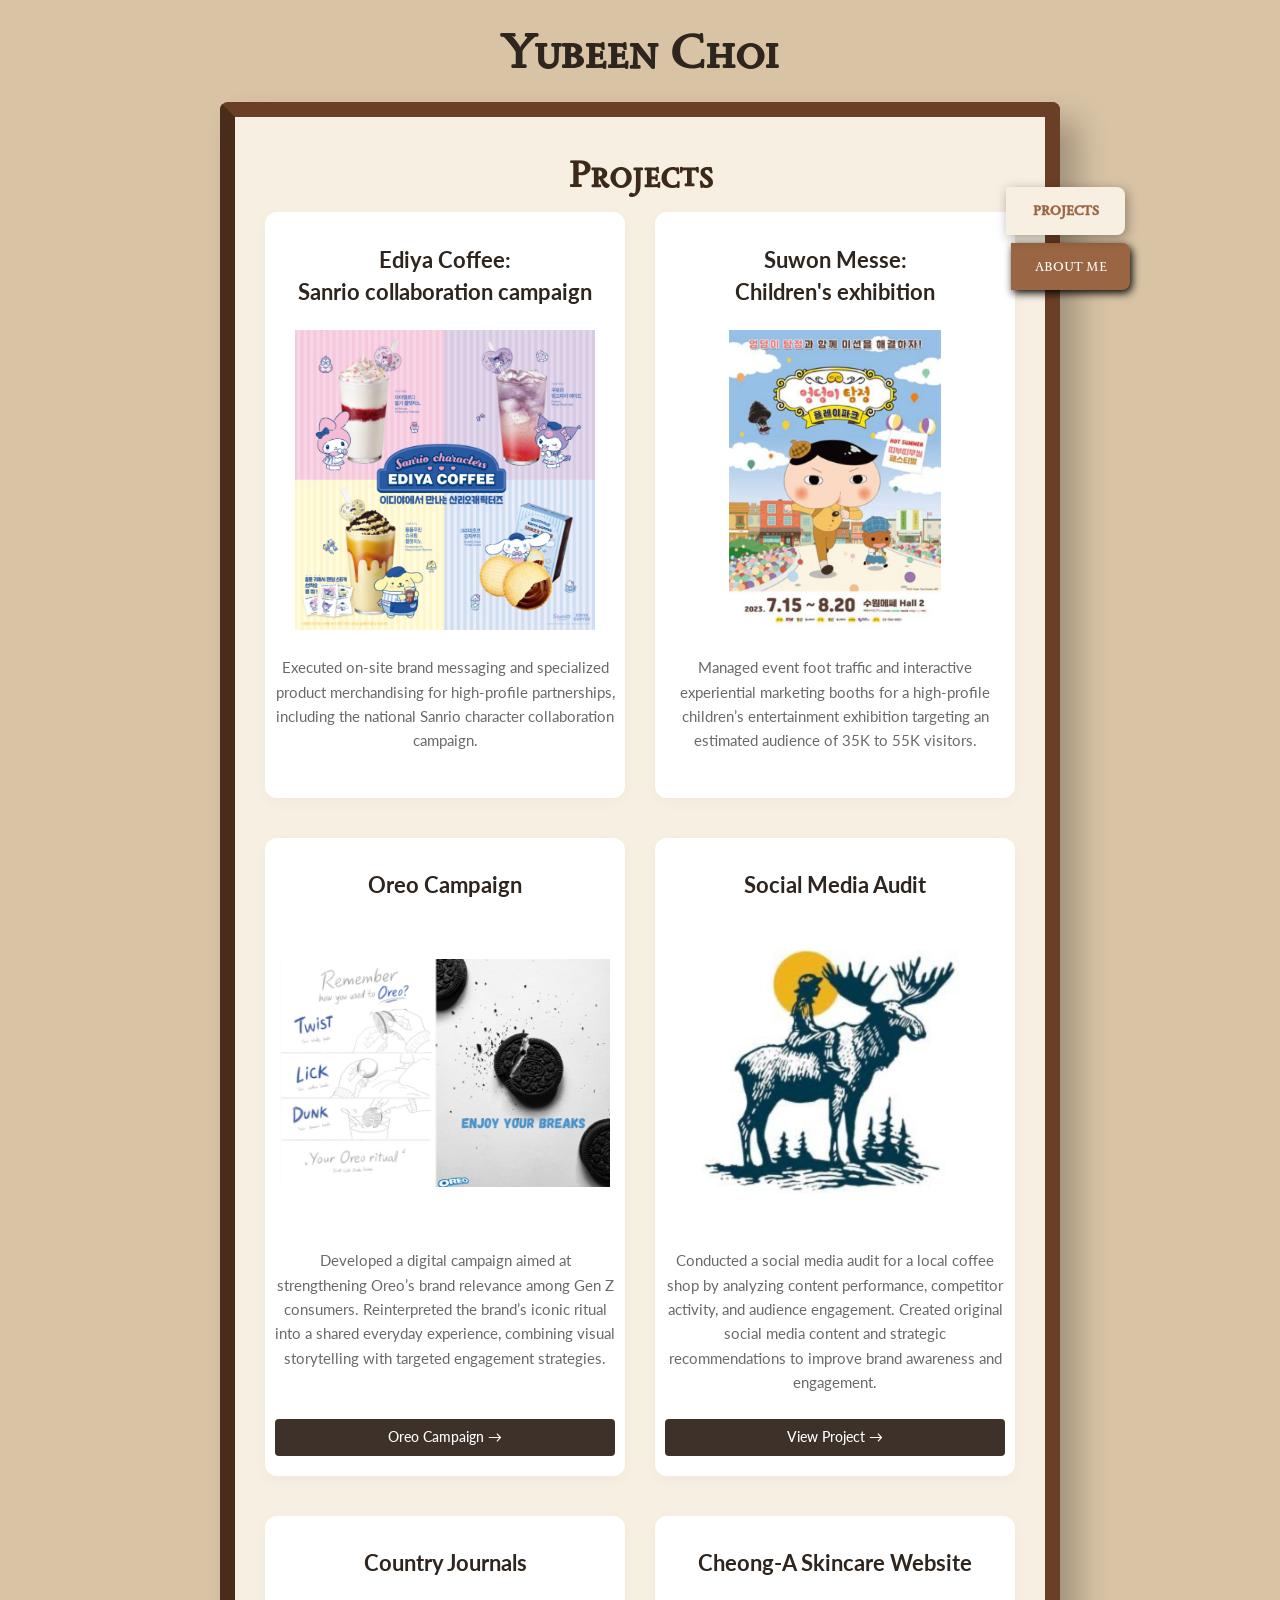
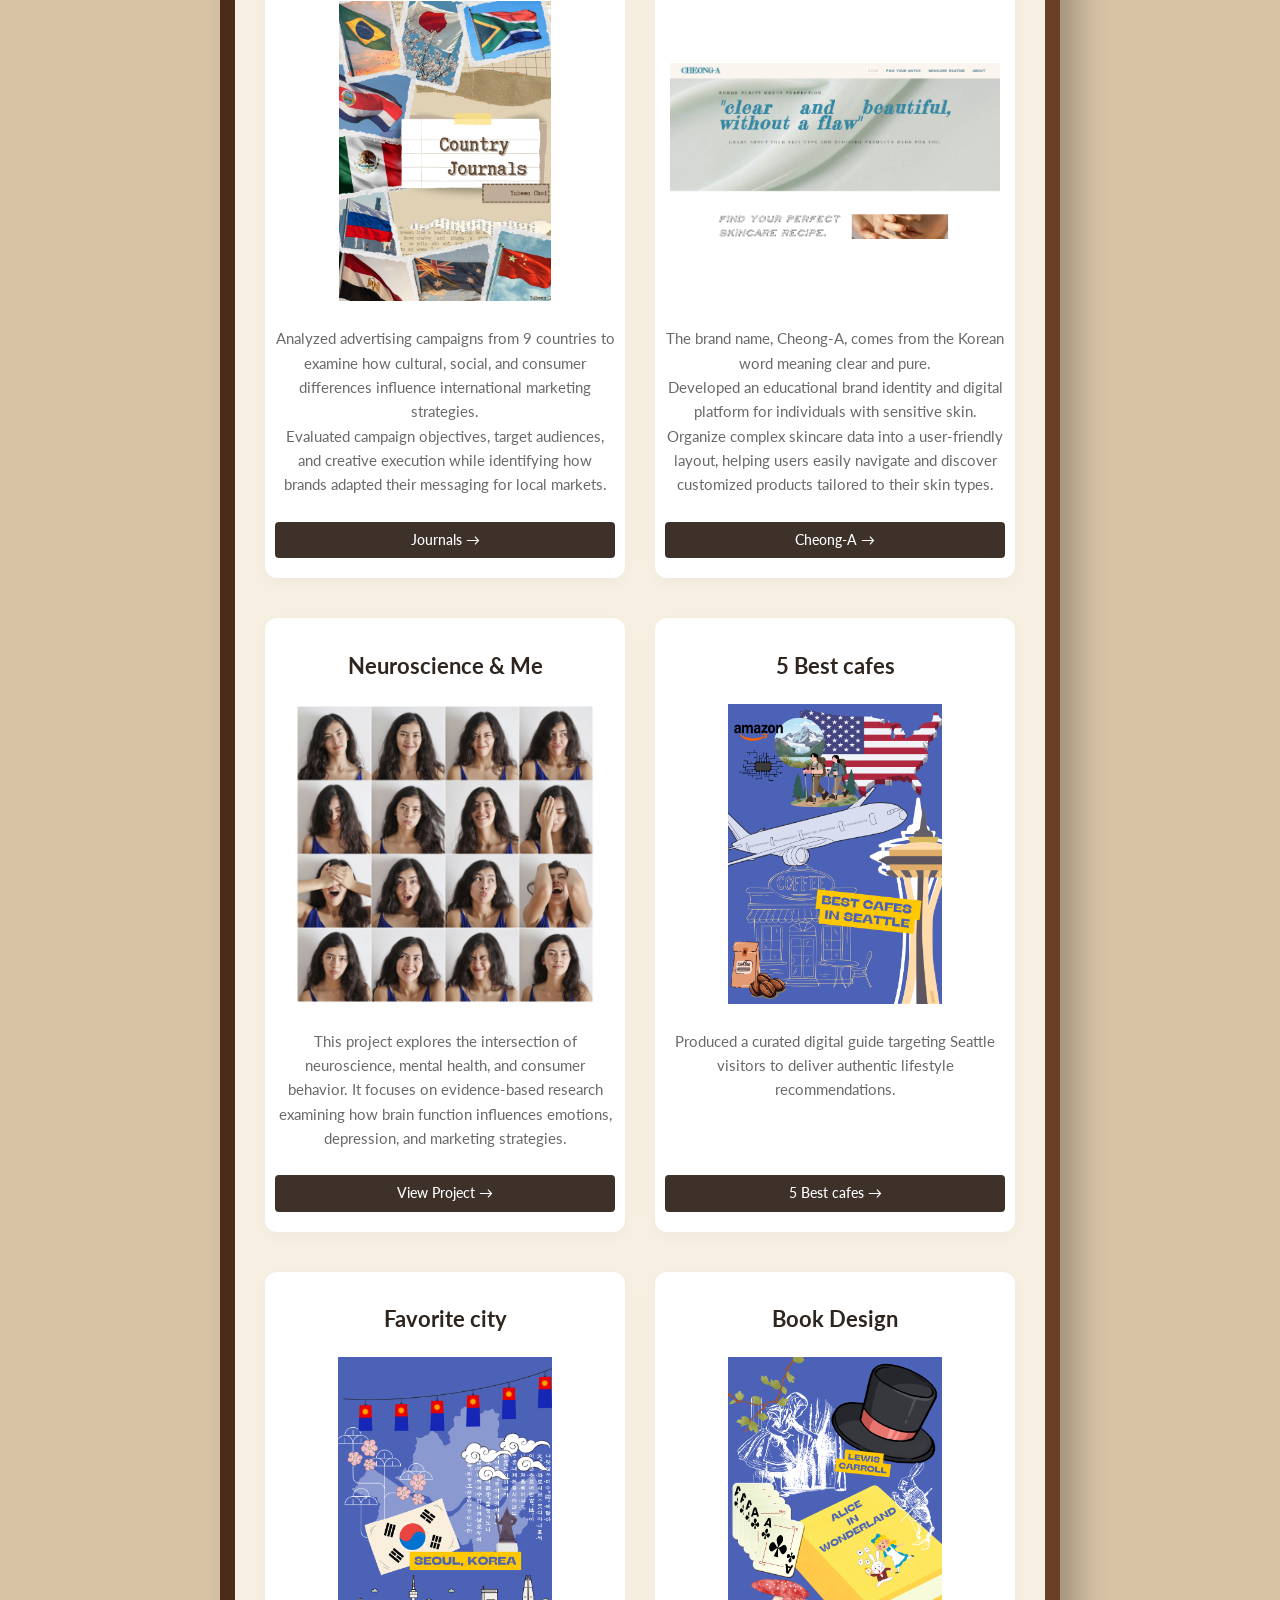
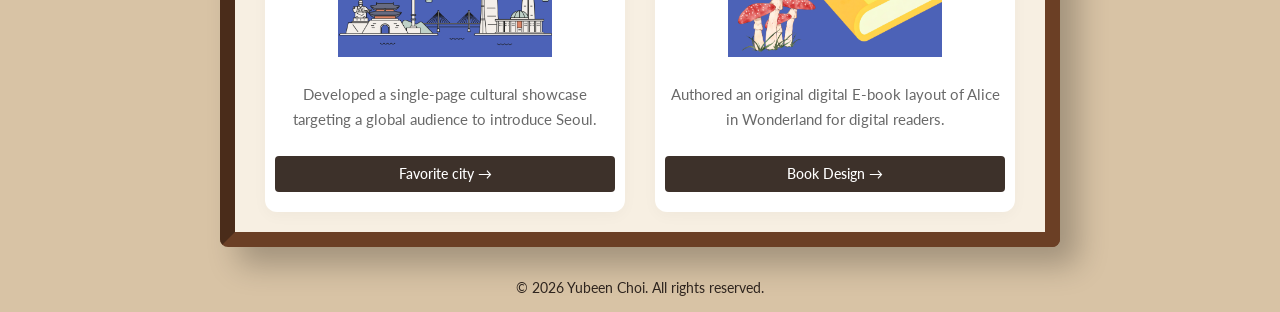
==== index.html @ 50e37a5e "add" ====
<!doctype html>
<html lang="en">
    <head>
        <meta charset="UTF-8" />
        <title>Projects</title>
        <link rel="stylesheet" href="style.css" />
        <meta name="description" content="Yubeen Choi's portfolio" />
        <link rel="preconnect" href="https://fonts.googleapis.com" />
        <link rel="preconnect" href="https://fonts.gstatic.com" crossorigin />
        <link
            href="https://fonts.googleapis.com/css2?family=Lato:ital,wght@0,100;0,300;0,400;0,700;0,900;1,100;1,300;1,400;1,700;1,900&family=Sedan+SC&display=swap"
            rel="stylesheet" />
        <!-- 파비콘  -->
        <link rel="apple-touch-icon" sizes="180x180" href="./apple-touch-icon.png" />
        <link rel="icon" type="image/png" sizes="32x32" href="./favicon-32x32.png" />
        <link rel="icon" type="image/png" sizes="16x16" href="./favicon-16x16.png" />
        <link rel="shortcut icon" href="./favicon.ico" type="image/x-icon" />
        <link rel="manifest" href="./site.webmanifest" />
        <!-- 파비콘 끝 -->
    </head>

    <body class="portfolio">
        <h1>Yubeen Choi</h1>
        <main class="bookframe">
            <h2>Projects</h2>
            <nav class="book-tabs">
                <a href="index.html" class="active">PROJECTS</a>
                <a href="about.html">ABOUT ME</a>
            </nav>

            <!-- 여기서부터 실제로 보여지는 페이지 -->
            <div class="project-box">
                <!-- 1 이디야 커피 -->
                <article class="project-card">
                    <h3>
                        Ediya Coffee: <br />
                        Sanrio collaboration campaign
                    </h3>
                    <img
                        src="ediya%20pic1.png"
                        alt="Promotional poster for Ediya Coffee's national Sanrio characters" />
                    <p>
                        Executed on-site brand messaging and specialized product merchandising for high-profile
                        partnerships, including the national Sanrio character collaboration campaign.
                    </p>
                </article>

                <!-- 2 수원메쎄 -->
                <article class="project-card">
                    <h3>
                        Suwon Messe: <br />
                        Children's exhibition
                    </h3>
                    <img
                        src="suwon%20pic.png"
                        alt="Official event poster for the Butt Detective Play Park exhibition held at Suwon Messe" />
                    <p>
                        Managed event foot traffic and interactive experiential marketing booths for a high-profile
                        children’s entertainment exhibition targeting an estimated audience of 35K to 55K visitors.
                    </p>
                </article>

                <!-- 3 오레오 캠페인 -->
                <article class="project-card">
                    <h3>Oreo Campaign</h3>
                    <img src="Oreo%20mockup.png" alt="Oreo Campaign Poster Mockups" />

                    <p>
                        Developed a digital campaign aimed at strengthening Oreo’s brand relevance among Gen Z
                        consumers. Reinterpreted the brand’s iconic ritual into a shared everyday experience, combining
                        visual storytelling with targeted engagement strategies.
                    </p>
                    <a href="Oreo%20campaign.pdf" class="button" target="_blank">Oreo Campaign &rarr;</a>
                </article>

                <!-- 4 소셜 미디어 어딧 -->
                <article class="project-card">
                    <h3>Social Media Audit</h3>
                    <img src="last%20frontier.png" alt="Last Frontier Coffee Logo" />

                    <p>
                        Conducted a social media audit for a local coffee shop by analyzing content performance,
                        competitor activity, and audience engagement. Created original social media content and
                        strategic recommendations to improve brand awareness and engagement.
                    </p>
                    <a href="Social%20Media%20Audit2%20_Yubeen.pdf" class="button" target="_blank"
                        >View Project &rarr;</a
                    >
                </article>

                <!-- 5 9개국 캠페인 조사 문서 -->
                <article class="project-card">
                    <h3>Country Journals</h3>
                    <img src="Journals%20pic.png" alt="Journal cover decorated with flags from around the world" />

                    <p>
                        Analyzed advertising campaigns from 9 countries to examine how cultural, social, and consumer
                        differences influence international marketing strategies. <br />
                        Evaluated campaign objectives, target audiences, and creative execution while identifying how
                        brands adapted their messaging for local markets.
                    </p>
                    <a href="Journals.pdf" class="button" target="_blank">Journals &rarr;</a>
                </article>

                <!-- 6 청아 웹사이트 -->
                <article class="project-card">
                    <h3>Cheong-A Skincare Website</h3>
                    <img src="cheongA.png" alt="Cheong-A Website Screenshot" />

                    <p>
                        The brand name, Cheong-A, comes from the Korean word meaning clear and pure. <br />Developed an
                        educational brand identity and digital platform for individuals with sensitive skin. Organize
                        complex skincare data into a user-friendly layout, helping users easily navigate and discover
                        customized products tailored to their skin types.
                    </p>
                    <a href="https://cheonga.weebly.com" class="button" target="_blank">Cheong-A &rarr;</a>
                </article>

                <!-- 7 심리마케팅 문서 -->
                <article class="project-card">
                    <h3>Neuroscience &amp; Me</h3>
                    <img
                        src="Neuroscience%20.jpg"
                        alt="A collage featuring a woman displaying various emotions against a white backdrop." />

                    <p>
                        This project explores the intersection of neuroscience, mental health, and consumer behavior. It
                        focuses on evidence-based research examining how brain function influences emotions, depression,
                        and marketing strategies.
                    </p>
                    <a href="PSYC%20Portfolio_Yubeen%20Choi.pdf" class="button" target="_blank">View Project &rarr; </a>
                </article>

                <!-- 8 Project 2 -->
                <article class="project-card">
                    <h3>5 Best cafes</h3>
                    <img src="project2.png" alt="Image representing the project 2" />
                    <p>
                        Produced a curated digital guide targeting Seattle visitors to deliver authentic lifestyle
                        recommendations.
                    </p>
                    <a class="button" href="project2/index.html" target="_blank">5 Best cafes &rarr;</a>
                </article>

                <!-- 9 Project 3 -->
                <article class="project-card">
                    <h3>Favorite city</h3>
                    <img src="project3.png" alt="Image representing the project 3" />
                    <p>Developed a single-page cultural showcase targeting a global audience to introduce Seoul.</p>
                    <a class="button" href="project3/index.html" target="_blank">Favorite city &rarr;</a>
                </article>

                <!-- 10 Project 4 (마지막 1개) -->
                <article class="project-card">
                    <h3>Book Design</h3>
                    <img src="project4.png" alt="Image representing the project 4" />
                    <p>Authored an original digital E-book layout of Alice in Wonderland for digital readers.</p>
                    <a class="button" href="Project4/index.html" target="_blank">Book Design &rarr;</a>
                </article>
            </div>
        </main>

        <!-- copyright -->
        <footer>
            <p>&copy; 2026 Yubeen Choi. All rights reserved.</p>
        </footer>
    </body>
</html>
---- style.css ----
body {
    margin: 0;
    font-family: "Lato", sans-serif;
    background-color: #d8c3a5;
    color: #2f251f;
    line-height: 1.5;
}

h1 {
    font-family: "Sedan SC", serif;
    text-align: center;
    font-size: 3rem;
    margin: 15px auto;
}

h2 {
    text-align: center;
    margin: auto;
    font-size: 2.3rem;
    font-family: "Sedan SC", serif;
    color: #3b2a1a;
}

/* 옆에 탭 디자인 */
.book-tabs {
    position: absolute;
    top: 70px;
    right: -85px;
    display: flex;
    flex-direction: column;
    gap: 8px;
    font-family: "Sedan SC", serif;
    font-size: 1rem;
}
.book-tabs a /* a란: Anchor(닻)의 앞 글자를 딴 것으로, 하이퍼링크, 즉 이걸 누르면 다른곳으로 연결해주겠다는 의미 */ {
    font-size: 13px;
    display: block;
    width: 95px;
    padding: 14px 12px;
    background: #9a6542;
    color: white;
    text-decoration: none;
    text-align: center;
    font-weight: normal;
    border-radius: 0 8px 8px 0;
    box-shadow: 2px 3px 8px rgba(0, 0, 0.25);
    /* 변화할 때 부드럽게 움직이도록 애니메이션 효과 부여 */
    transition: all 0.2s cubic-bezier(0.25, 0.8, 0.25, 1);
}
.book-tabs a:hover {
    background-color: #f7efe2;
    color: #9a6542;
    font-weight: bold;
    cursor: pointer;
    /* ② 왼쪽으로 5픽셀 툭 튀어나오게 만들기 (팝 효과) */
    transform: translateX(-5px);
    /* ③ 튀어나오면서 뒤에 생기는 더 크고 진한 그림자 효과 */
    box-shadow: 2px 5px 9px rgba(0, 0, 0, 0.5);
    -webkit-text-stroke: 0.4px #9a6542;
}
.book-tabs a.active {
    background-color: #f7efe2 !important;
    color: #9a6542 !important;
    font-weight: bold;
    /* 팝 효과: 오른쪽으로 5px 툭 튀어나와서 멈춰있게 설정 */
    transform: translateX(-5px);
    /* 튀어나온 상태에 맞게 그림자도 더 진하게 유지 */
    box-shadow: 2px 3px 12px rgba(0, 0, 0, 0.35);
    -webkit-text-stroke: 0.4px #9a6542 !important;
}

/* Main book-frame area */
.bookframe {
    max-width: 750px;
    min-height: 620px;
    margin: 0 auto 30px auto;
    padding: 30px;
    background-color: #f7efe2;
    border: 15px solid #6b3f25;
    border-left: 15px solid #4a2c1a; /* 왼쪽 갈색 라인 음영 */
    border-radius: 8px;
    box-shadow: 18px 18px 30px rgba(0, 0, 0, 0.25);
    text-align: center;
    position: relative;
}
.bookframe strong {
    font-size: 25px;
    font-family: "Sedan SC", serif;
}

/* About page */
.page {
    text-align: left;
}
.intro-text {
    text-align: center;
    margin: 10px auto;
    padding: 0 30px;
}
.about h3 {
    font-family: "Sedan SC", serif;
    font-size: 35px;
    margin: auto;
    padding: 10px;
}
.about h3 {
    margin-top: 30px;
    padding-bottom: 8px;
    border-bottom: 2px solid #3b2a1a;
    font-family: "Sedan SC", serif;
    font-size: 28px;
}
.about p,
.about li {
    font-family: "Lato", sans-serif;
    line-height: 1.5;
}
.about ul {
    padding-left: 20px;
}

/* view more button */
.view-more-btn {
    display: inline-block;
    margin-left: 20px; /* 불릿 포인트 라인보다 살짝 안으로 들여쓰기 */
    padding: 3px 10px; /* 버튼 안쪽 여백 */
    font-size: 0.75rem; /* 본문보다 살짝 작은 크기 */
    font-family: inherit; /* 기본 폰트 스타일 유지 */
    color: #5a4b41; /* 차분한 브라운 글자색 */
    text-decoration: none; /* 밑줄 제거 */
    border: 1px solid #7d6c60; /* 연한 브라운 테두리 선 */
    border-radius: 4px;
    background-color: white; /* 부드러운 미색 배경 */
}
.view-more-btn:hover {
    background-color: #5a4b41;
    color: white;
    border-color: #5a4b41;
    cursor: pointer;
}

/* projects page */
h3 {
    font-family: "Lato", sans-serif;
    font-size: 1.35rem;
}
.project-box /* 1. 프로젝트 상자들을 2개씩 나란히 정렬 (그리드 레이아웃) */ {
    display: grid;
    grid-template-columns: repeat(2, 1fr); /* 2열 구조 고정 */
    gap: 40px 30px;
    padding: 20px auto;
    align-items: start;
}
.project-card /* 3. 모든 프로젝트 카드 공통 스타일 (높이 맞춤 및 아늑한 연출) */ {
    display: flex;
    flex-direction: column;
    justify-content: space-between; /* 내용물이 달라도 하단 높이를 일정하게 정렬 */
    text-align: center;
    background: white; /* 카드 내부에 깔끔한 흰색 배경 추가 */
    margin: 10px 0 0 0;
    padding: 10px 10px 20px 10px;
    border-radius: 12px;
    box-shadow: 0 4px 15px rgba(0, 0, 0, 0.03);
    height: 100%; /* 카드 전체 높이 일치화 */
    box-sizing: border-box;
}
.project-card img /*  4. 이미지 크기 조절 (가운데 정렬 및 세로 높이 고정) */ {
    display: block;
    width: 330px; /* 가로 크기 고정 */
    height: 300px; /* 세로 높이를 300px로 똑같이 제한 */
    object-fit: contain; /* 원본 비율이 깨지지 않고 상자에 예쁘게 채워지도록 설정 */
    margin: 0 auto 10px auto; /* 정중앙 정렬 및 아래 글자와의 간격 */
}
.project-card p /*  6. 본문 설명 스타일 (가독성 향상) */ {
    font-size: 0.95rem;
    color: dimgrey;
    line-height: 1.6;
    margin-bottom: 15px;
    flex-grow: 1; /* 텍스트 양이 달라도 레이아웃이 유지되도록 밀어주기 */
}
.button /*  7. 하단 프로젝트 바로가기 버튼 스타일 */ {
    display: inline-block;
    padding: 8px 18px;
    background-color: #3d312a;
    color: white;
    text-decoration: none;
    border-radius: 4px;
    font-size: 0.85rem;
    font-weight: 500;
}
.project-card .button:hover {
    background-color: #5a4b41;
    cursor: pointer;
}

/* footer section */
footer {
    text-align: center;
    font-size: 14px;
}
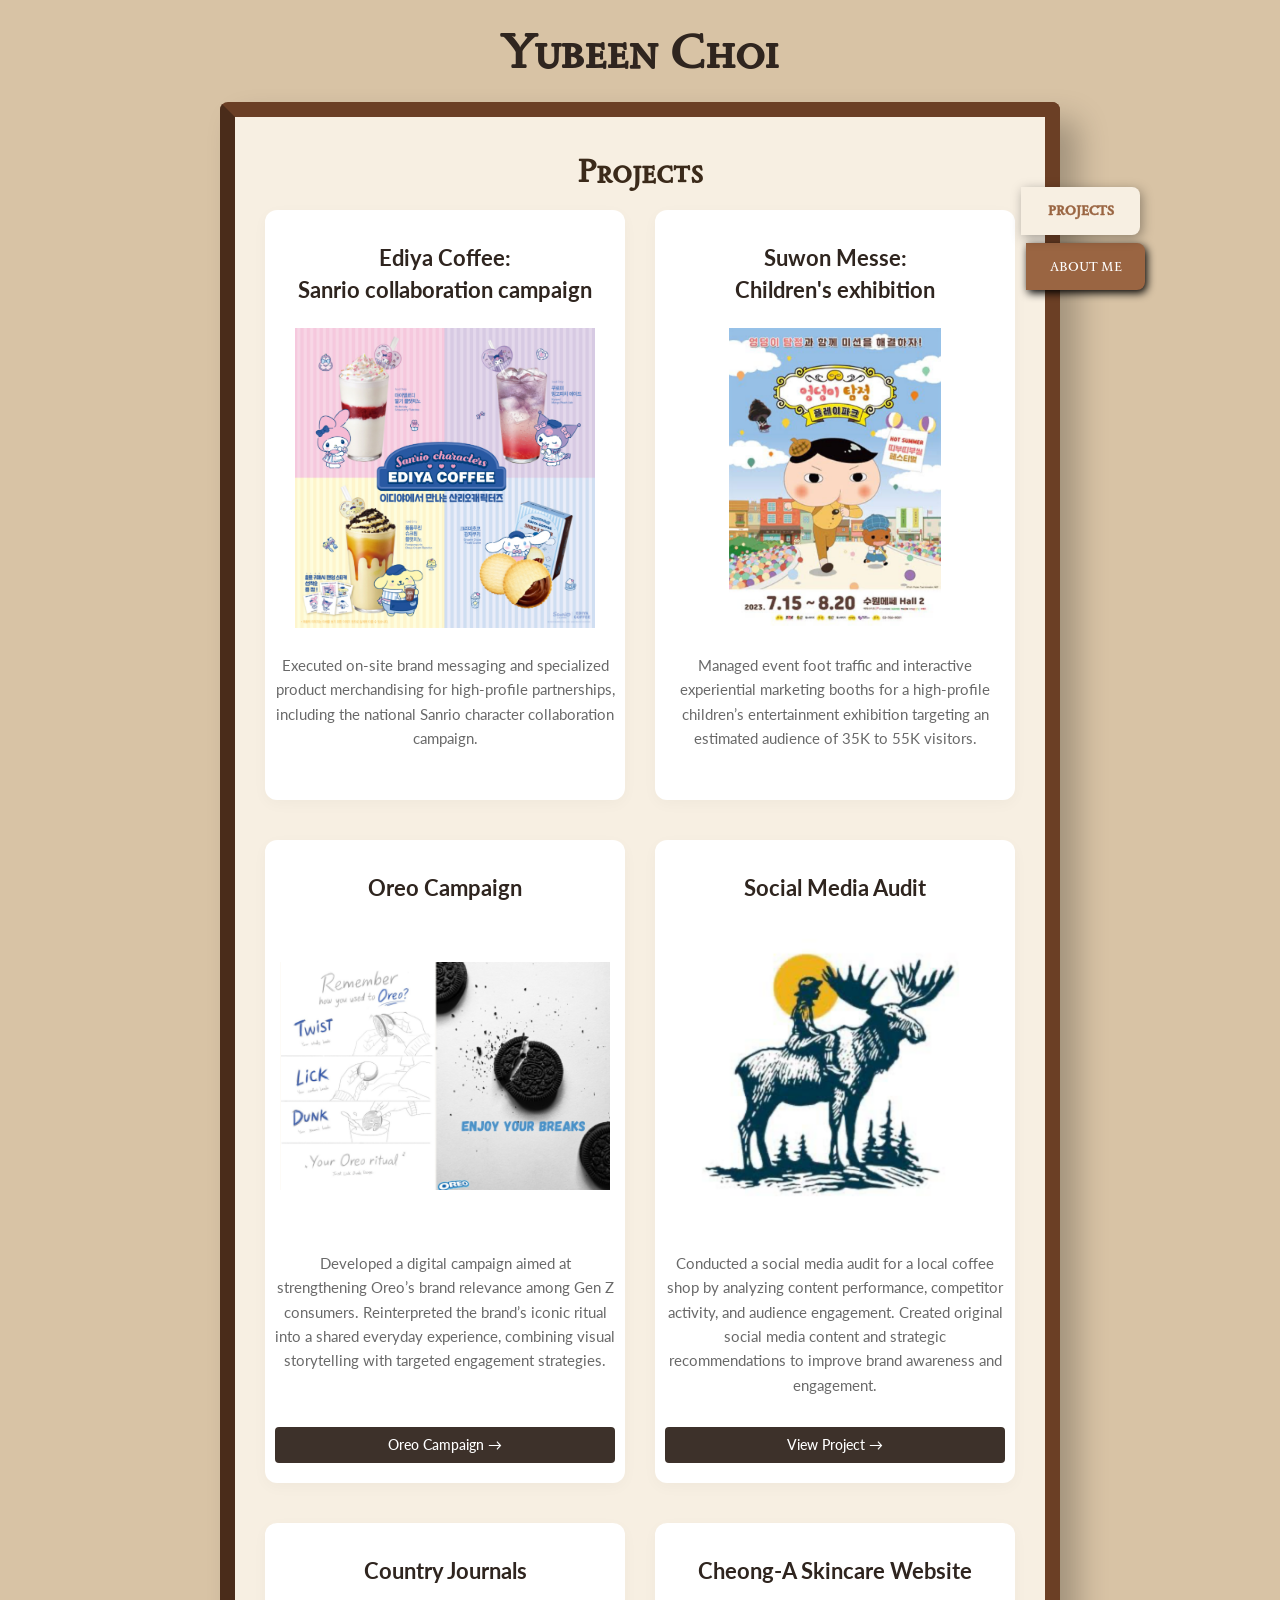
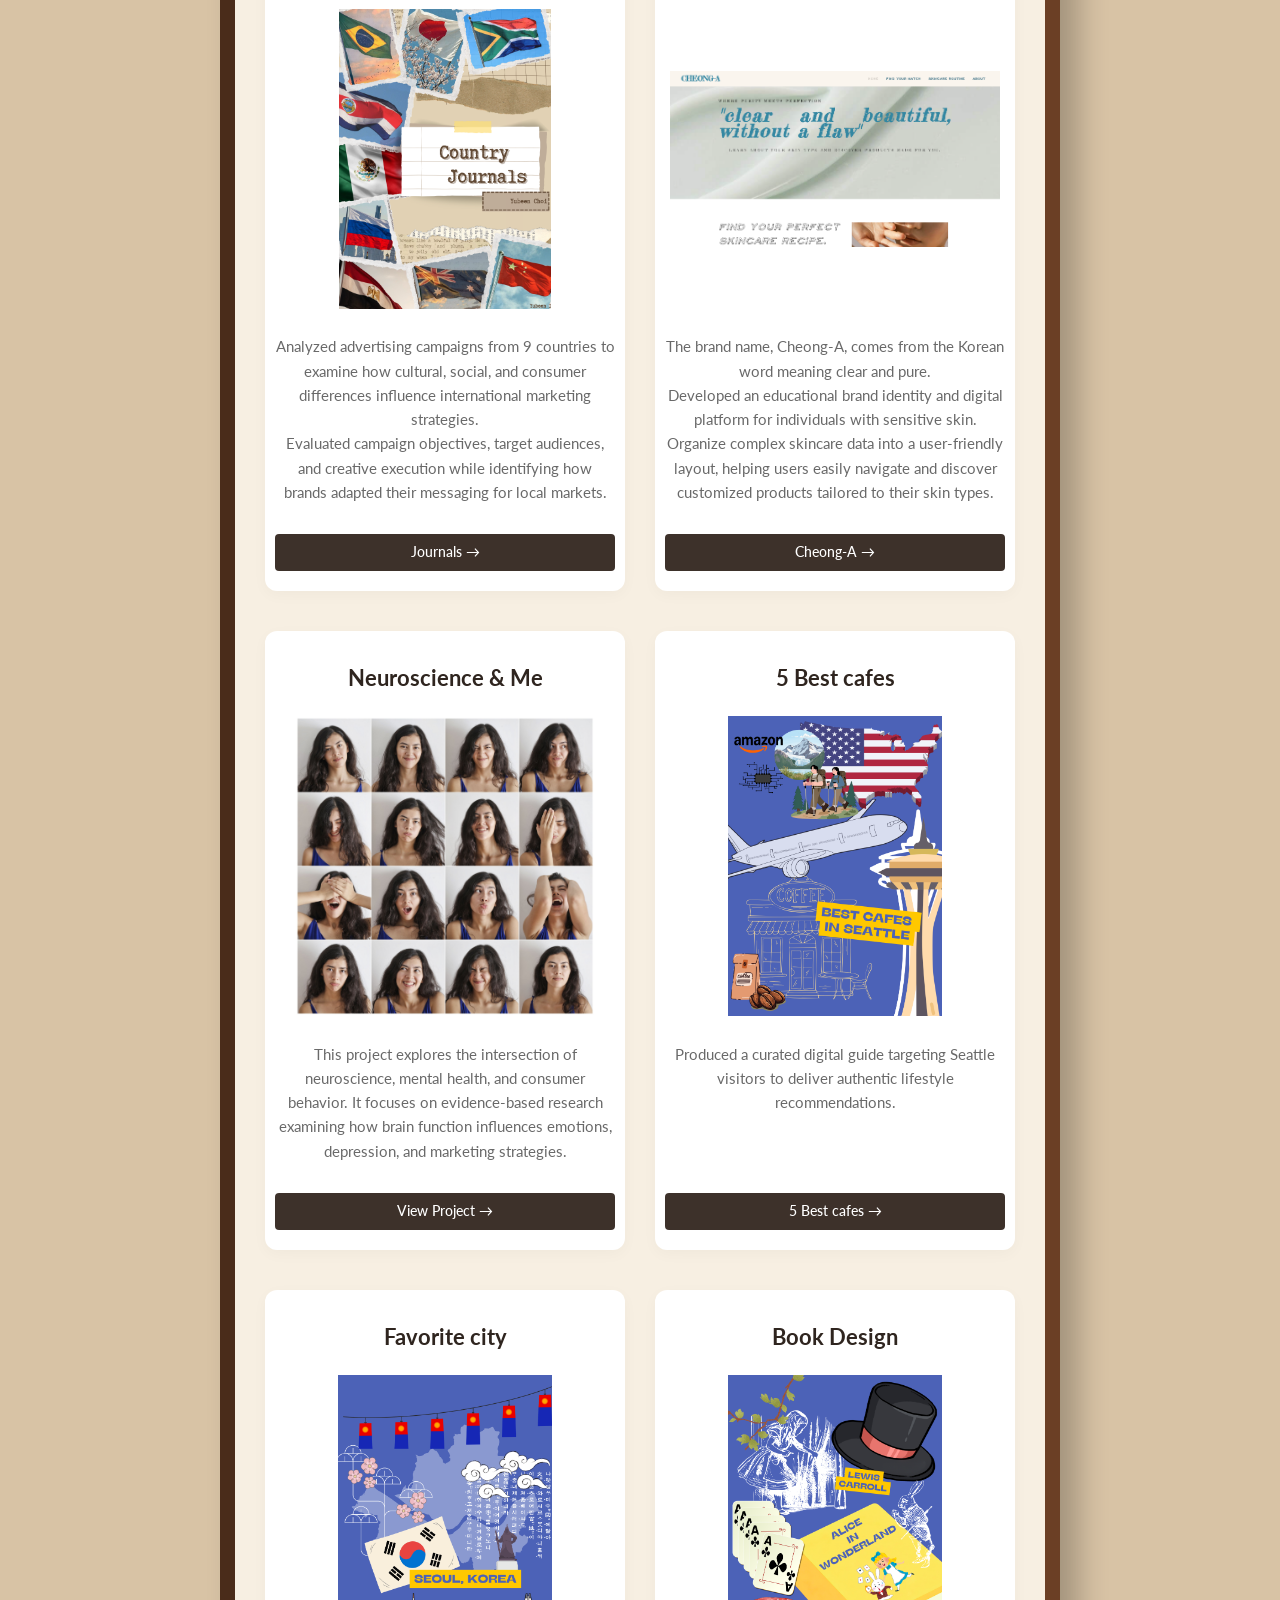
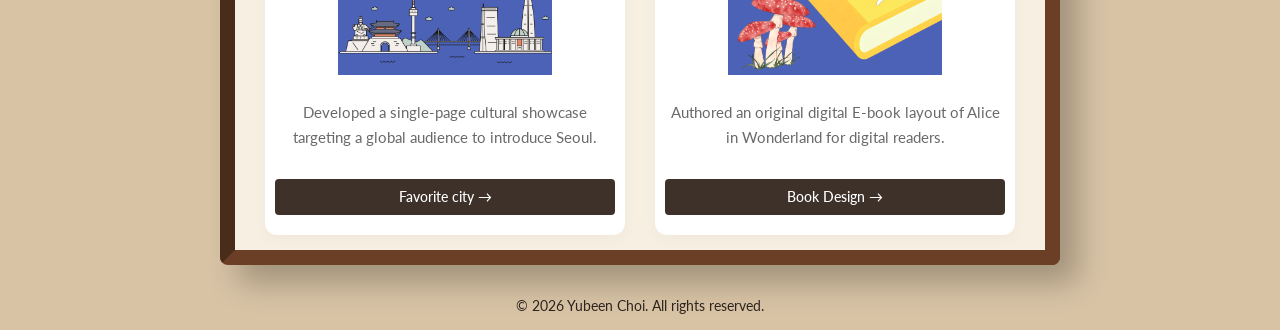
==== commit e9f62882: "jiji" ====
--- a/index.html
+++ b/index.html
@@ -11,11 +11,10 @@
             href="https://fonts.googleapis.com/css2?family=Lato:ital,wght@0,100;0,300;0,400;0,700;0,900;1,100;1,300;1,400;1,700;1,900&family=Sedan+SC&display=swap"
             rel="stylesheet" />
         <!-- 파비콘  -->
-        <link rel="apple-touch-icon" sizes="180x180" href="./apple-touch-icon.png" />
-        <link rel="icon" type="image/png" sizes="32x32" href="./favicon-32x32.png" />
-        <link rel="icon" type="image/png" sizes="16x16" href="./favicon-16x16.png" />
-        <link rel="shortcut icon" href="./favicon.ico" type="image/x-icon" />
-        <link rel="manifest" href="./site.webmanifest" />
+        <link rel="apple-touch-icon" sizes="180x180" href="/apple-touch-icon.png" />
+        <link rel="icon" type="image/png" sizes="32x32" href="/favicon-32x32.png" />
+        <link rel="icon" type="image/png" sizes="16x16" href="/favicon-16x16.png" />
+        <link rel="manifest" href="/site.webmanifest" />
         <!-- 파비콘 끝 -->
     </head>
 
--- a/style.css
+++ b/style.css
@@ -16,7 +16,7 @@
 h2 {
     text-align: center;
     margin: auto;
-    font-size: 2.3rem;
+    font-size: 2rem;
     font-family: "Sedan SC", serif;
     color: #3b2a1a;
 }
@@ -25,7 +25,7 @@
 .book-tabs {
     position: absolute;
     top: 70px;
-    right: -85px;
+    right: -100px;
     display: flex;
     flex-direction: column;
     gap: 8px;
@@ -94,21 +94,20 @@
 }
 .intro-text {
     text-align: center;
-    margin: 10px auto;
-    padding: 0 30px;
+    margin: 20px 0 0 0;
+    padding: 0 65px;
 }
 .about h3 {
     font-family: "Sedan SC", serif;
-    font-size: 35px;
+    font-size: 1.5rem;
     margin: auto;
     padding: 10px;
-}
-.about h3 {
     margin-top: 30px;
     padding-bottom: 8px;
     border-bottom: 2px solid #3b2a1a;
-    font-family: "Sedan SC", serif;
-    font-size: 28px;
+}
+.profile {
+    margin-top: 20px !important;
 }
 .about p,
 .about li {
@@ -157,7 +156,7 @@
     justify-content: space-between; /* 내용물이 달라도 하단 높이를 일정하게 정렬 */
     text-align: center;
     background: white; /* 카드 내부에 깔끔한 흰색 배경 추가 */
-    margin: 10px 0 0 0;
+    margin: 15px 0 0 0;
     padding: 10px 10px 20px 10px;
     border-radius: 12px;
     box-shadow: 0 4px 15px rgba(0, 0, 0, 0.03);
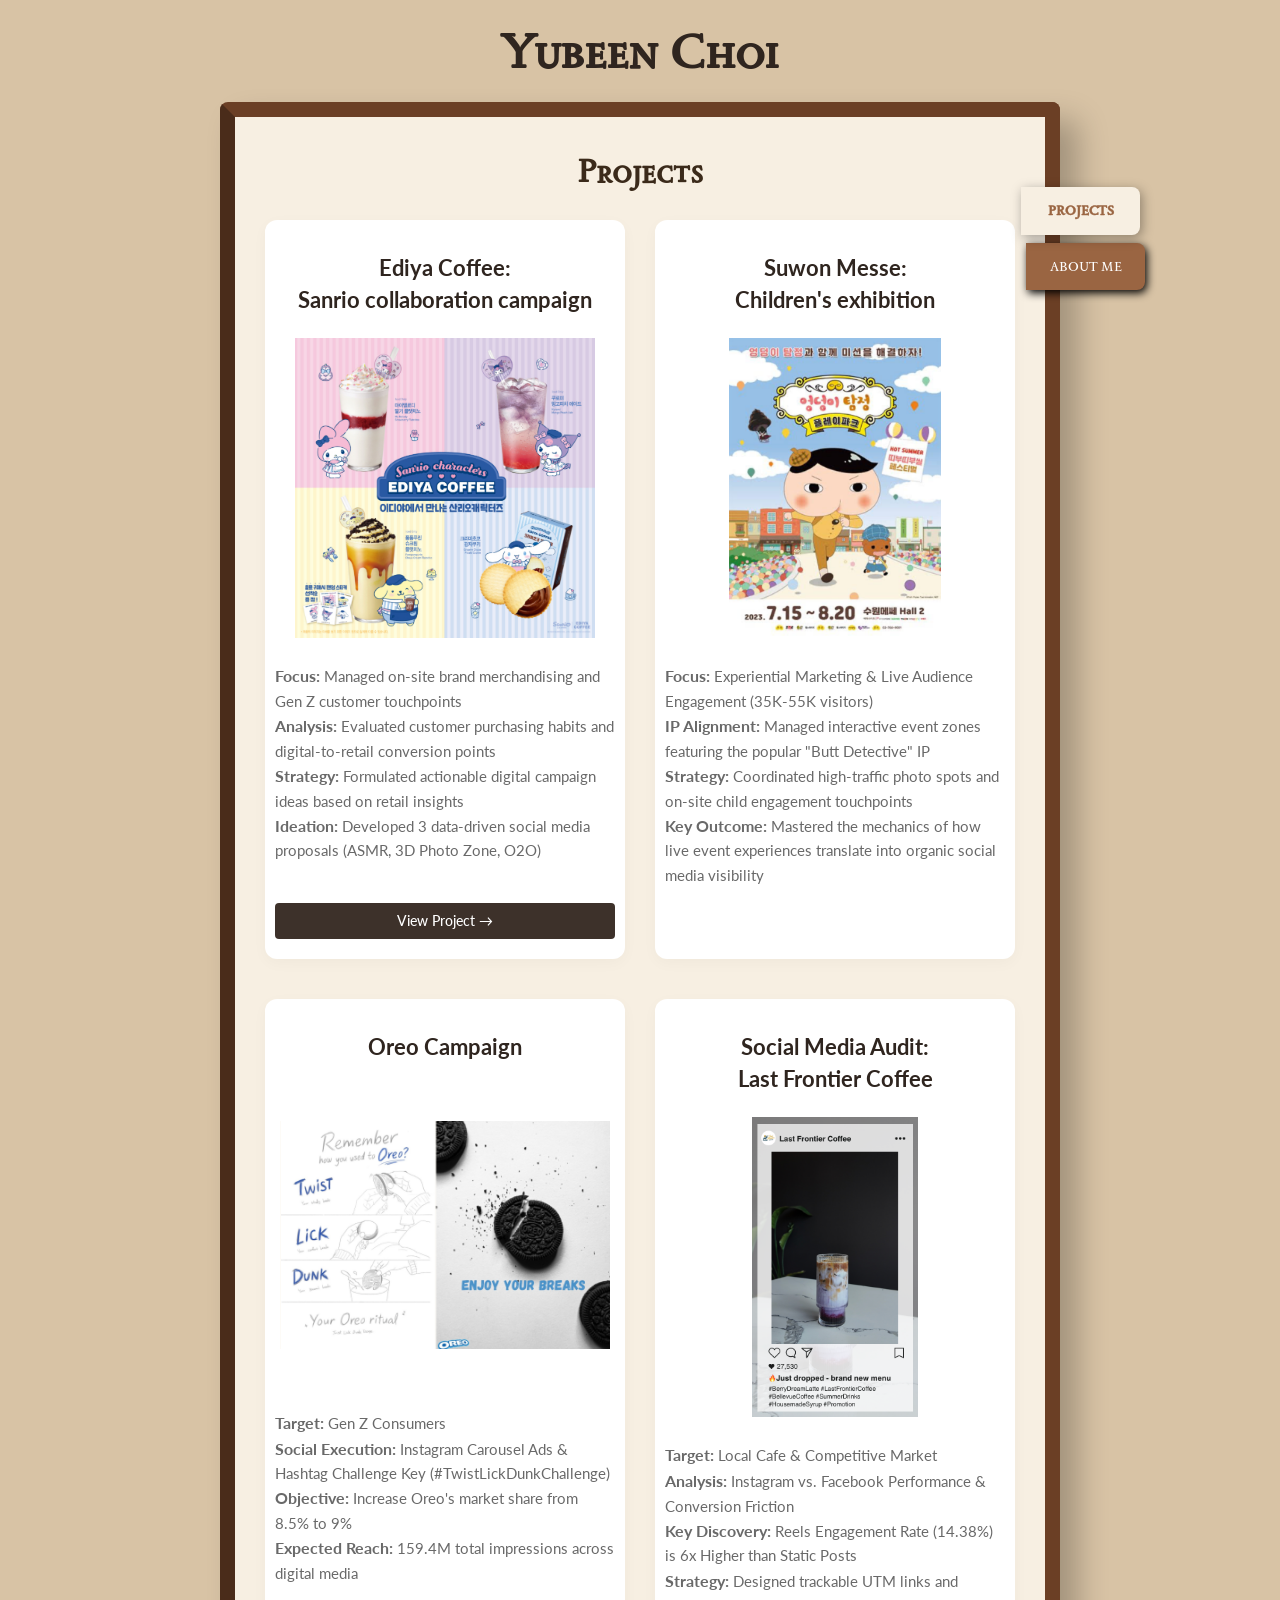
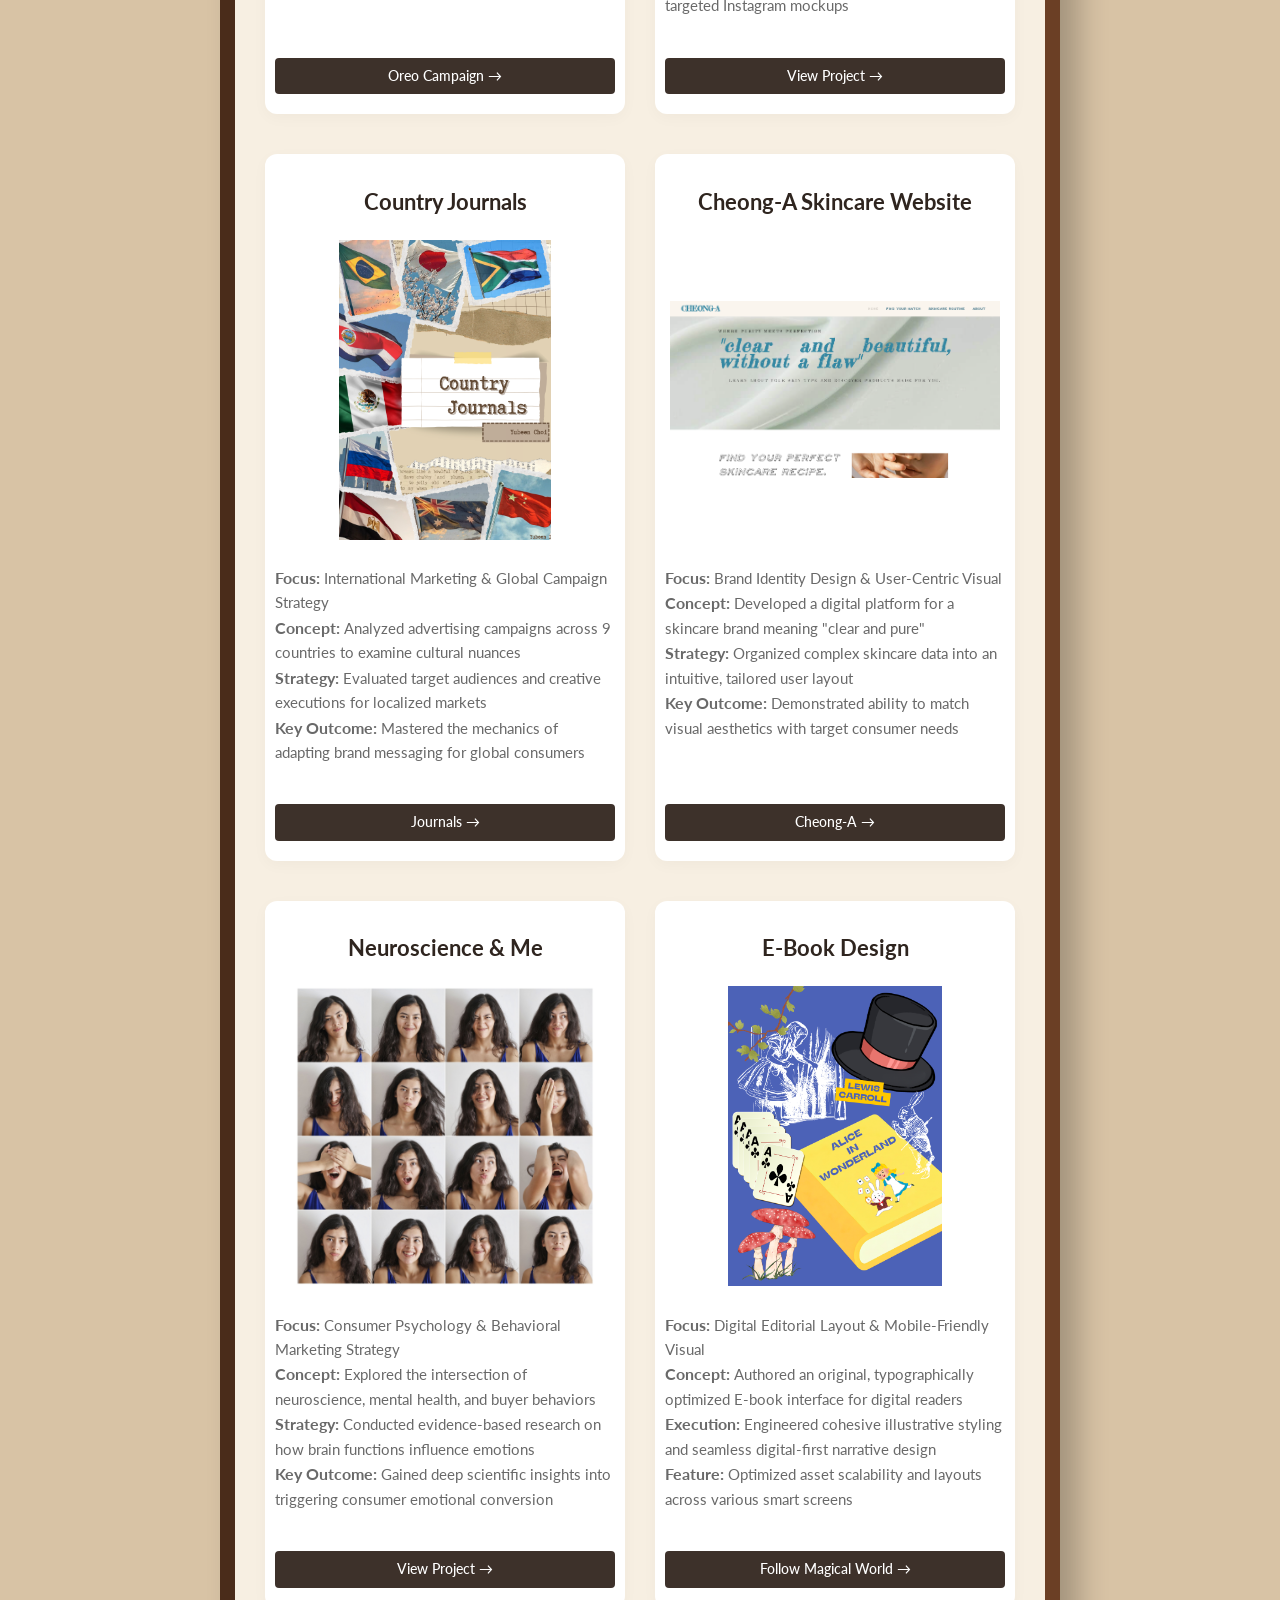
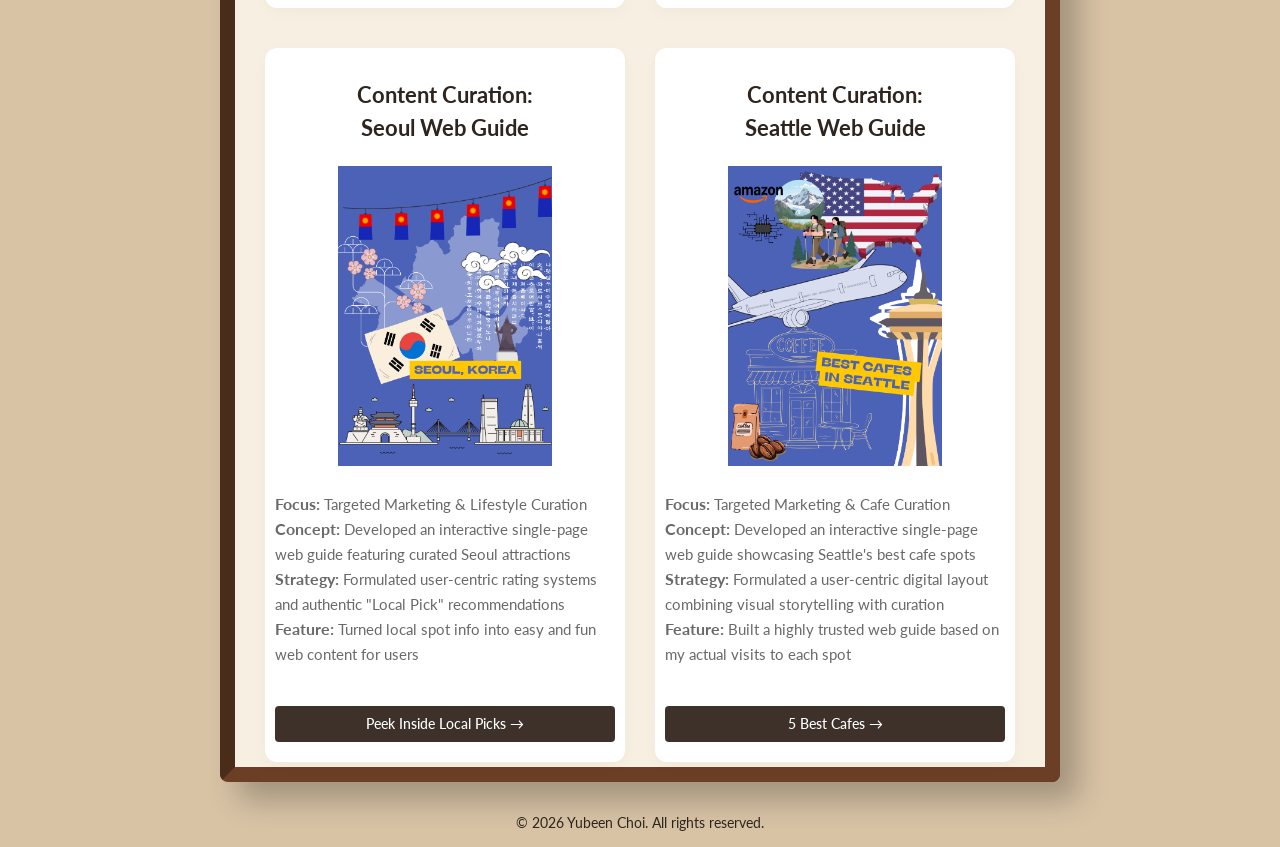
==== commit b7878b31: "포폴 세부내용 수정" ====
--- a/index.html
+++ b/index.html
@@ -3,6 +3,12 @@
     <head>
         <meta charset="UTF-8" />
         <title>Projects</title>
+        <!-- 파비콘  -->
+        <link rel="apple-touch-icon" sizes="180x180" href="./favicon_jiji/apple-touch-icon.png" />
+        <link rel="icon" type="image/png" sizes="32x32" href="./favicon_jiji/favicon-32x32.png" />
+        <link rel="icon" type="image/png" sizes="16x16" href="./favicon_jiji/favicon-16x16.png" />
+        <link rel="manifest" href="./favicon_jiji/site.webmanifest" />
+        <!-- 파비콘 끝 -->
         <link rel="stylesheet" href="style.css" />
         <meta name="description" content="Yubeen Choi's portfolio" />
         <link rel="preconnect" href="https://fonts.googleapis.com" />
@@ -10,12 +16,6 @@
         <link
             href="https://fonts.googleapis.com/css2?family=Lato:ital,wght@0,100;0,300;0,400;0,700;0,900;1,100;1,300;1,400;1,700;1,900&family=Sedan+SC&display=swap"
             rel="stylesheet" />
-        <!-- 파비콘  -->
-        <link rel="apple-touch-icon" sizes="180x180" href="/apple-touch-icon.png" />
-        <link rel="icon" type="image/png" sizes="32x32" href="/favicon-32x32.png" />
-        <link rel="icon" type="image/png" sizes="16x16" href="/favicon-16x16.png" />
-        <link rel="manifest" href="/site.webmanifest" />
-        <!-- 파비콘 끝 -->
     </head>
 
     <body class="portfolio">
@@ -39,9 +39,15 @@
                         src="ediya%20pic1.png"
                         alt="Promotional poster for Ediya Coffee's national Sanrio characters" />
                     <p>
-                        Executed on-site brand messaging and specialized product merchandising for high-profile
-                        partnerships, including the national Sanrio character collaboration campaign.
-                    </p>
+                        <strong>Focus: </strong>Managed on-site brand merchandising and Gen Z customer touchpoints<br />
+                        <strong>Analysis: </strong>
+                        Evaluated customer purchasing habits and digital-to-retail conversion points <br />
+                        <strong>Strategy: </strong> Formulated actionable digital campaign ideas based on retail
+                        insights<br />
+                        <strong>Ideation: </strong>
+                        Developed 3 data-driven social media proposals (ASMR, 3D Photo Zone, O2O)
+                    </p>
+                    <a href="ediya.pdf" class="button" target="_blank">View Project &rarr;</a>
                 </article>
 
                 <!-- 2 수원메쎄 -->
@@ -54,8 +60,14 @@
                         src="suwon%20pic.png"
                         alt="Official event poster for the Butt Detective Play Park exhibition held at Suwon Messe" />
                     <p>
-                        Managed event foot traffic and interactive experiential marketing booths for a high-profile
-                        children’s entertainment exhibition targeting an estimated audience of 35K to 55K visitors.
+                        <strong>Focus: </strong>Experiential Marketing &amp; Live Audience Engagement (35K-55K
+                        visitors)<br />
+                        <strong>IP Alignment: </strong>Managed interactive event zones featuring the popular "Butt
+                        Detective" IP <br />
+                        <strong>Strategy: </strong>Coordinated high-traffic photo spots and on-site child engagement
+                        touchpoints <br />
+                        <strong>Key Outcome: </strong>Mastered the mechanics of how live event experiences translate
+                        into organic social media visibility
                     </p>
                 </article>
 
@@ -65,22 +77,30 @@
                     <img src="Oreo%20mockup.png" alt="Oreo Campaign Poster Mockups" />
 
                     <p>
-                        Developed a digital campaign aimed at strengthening Oreo’s brand relevance among Gen Z
-                        consumers. Reinterpreted the brand’s iconic ritual into a shared everyday experience, combining
-                        visual storytelling with targeted engagement strategies.
+                        <strong>Target: </strong> Gen Z Consumers <br />
+                        <strong> Social Execution:</strong> Instagram Carousel Ads &amp; Hashtag Challenge Key
+                        (#TwistLickDunkChallenge)<br />
+
+                        <strong>Objective: </strong> Increase Oreo's market share from 8.5% to 9% <br />
+                        <strong>Expected Reach: </strong> 159.4M total impressions across digital media
                     </p>
                     <a href="Oreo%20campaign.pdf" class="button" target="_blank">Oreo Campaign &rarr;</a>
                 </article>
 
                 <!-- 4 소셜 미디어 어딧 -->
                 <article class="project-card">
-                    <h3>Social Media Audit</h3>
+                    <h3>
+                        Social Media Audit:<br />
+                        Last Frontier Coffee
+                    </h3>
                     <img src="last%20frontier.png" alt="Last Frontier Coffee Logo" />
 
                     <p>
-                        Conducted a social media audit for a local coffee shop by analyzing content performance,
-                        competitor activity, and audience engagement. Created original social media content and
-                        strategic recommendations to improve brand awareness and engagement.
+                        <strong>Target: </strong> Local Cafe &amp; Competitive Market <br />
+                        <strong>Analysis: </strong> Instagram vs. Facebook Performance &amp; Conversion Friction <br />
+                        <strong>Key Discovery: </strong> Reels Engagement Rate (14.38%) is 6x Higher than Static Posts
+                        <br />
+                        <strong>Strategy: </strong> Designed trackable UTM links and targeted Instagram mockups
                     </p>
                     <a href="Social%20Media%20Audit2%20_Yubeen.pdf" class="button" target="_blank"
                         >View Project &rarr;</a
@@ -93,10 +113,13 @@
                     <img src="Journals%20pic.png" alt="Journal cover decorated with flags from around the world" />
 
                     <p>
-                        Analyzed advertising campaigns from 9 countries to examine how cultural, social, and consumer
-                        differences influence international marketing strategies. <br />
-                        Evaluated campaign objectives, target audiences, and creative execution while identifying how
-                        brands adapted their messaging for local markets.
+                        <strong>Focus: </strong>International Marketing &amp; Global Campaign Strategy <br />
+                        <strong>Concept: </strong> Analyzed advertising campaigns across 9 countries to examine cultural
+                        nuances <br />
+                        <strong>Strategy: </strong> Evaluated target audiences and creative executions for localized
+                        markets <br />
+                        <strong>Key Outcome: </strong> Mastered the mechanics of adapting brand messaging for global
+                        consumers
                     </p>
                     <a href="Journals.pdf" class="button" target="_blank">Journals &rarr;</a>
                 </article>
@@ -107,10 +130,13 @@
                     <img src="cheongA.png" alt="Cheong-A Website Screenshot" />
 
                     <p>
-                        The brand name, Cheong-A, comes from the Korean word meaning clear and pure. <br />Developed an
-                        educational brand identity and digital platform for individuals with sensitive skin. Organize
-                        complex skincare data into a user-friendly layout, helping users easily navigate and discover
-                        customized products tailored to their skin types.
+                        <strong>Focus: </strong> Brand Identity Design &amp; User-Centric Visual <br />
+                        <strong>Concept: </strong> Developed a digital platform for a skincare brand meaning "clear and
+                        pure" <br />
+                        <strong>Strategy: </strong> Organized complex skincare data into an intuitive, tailored user
+                        layout <br />
+                        <strong>Key Outcome: </strong> Demonstrated ability to match visual aesthetics with target
+                        consumer needs
                     </p>
                     <a href="https://cheonga.weebly.com" class="button" target="_blank">Cheong-A &rarr;</a>
                 </article>
@@ -123,38 +149,65 @@
                         alt="A collage featuring a woman displaying various emotions against a white backdrop." />
 
                     <p>
-                        This project explores the intersection of neuroscience, mental health, and consumer behavior. It
-                        focuses on evidence-based research examining how brain function influences emotions, depression,
-                        and marketing strategies.
+                        <strong>Focus: </strong> Consumer Psychology &amp; Behavioral Marketing Strategy <br />
+                        <strong>Concept: </strong>
+                        Explored the intersection of neuroscience, mental health, and buyer behaviors <br />
+                        <strong>Strategy: </strong>
+                        Conducted evidence-based research on how brain functions influence emotions <br />
+                        <strong>Key Outcome: </strong>
+                        Gained deep scientific insights into triggering consumer emotional conversion
                     </p>
                     <a href="PSYC%20Portfolio_Yubeen%20Choi.pdf" class="button" target="_blank">View Project &rarr; </a>
                 </article>
 
                 <!-- 8 Project 2 -->
                 <article class="project-card">
-                    <h3>5 Best cafes</h3>
+                    <h3>E-Book Design</h3>
+                    <img src="project4.png" alt="Image representing the project 4" />
+                    <p>
+                        <strong>Focus: </strong>Digital Editorial Layout &amp; Mobile-Friendly Visual <br />
+                        <strong>Concept: </strong> Authored an original, typographically optimized E-book interface for
+                        digital readers <br />
+                        <strong>Execution: </strong> Engineered cohesive illustrative styling and seamless digital-first
+                        narrative design <br />
+                        <strong>Feature: </strong> Optimized asset scalability and layouts across various smart screens
+                    </p>
+                    <a class="button" href="Project4/index.html" target="_blank">Follow Magical World &rarr;</a>
+                </article>
+
+                <!-- 9 Project 3 -->
+                <article class="project-card">
+                    <h3>
+                        Content Curation: <br />
+                        Seoul Web Guide
+                    </h3>
+                    <img src="project3.png" alt="Image representing the project 3" />
+                    <p>
+                        <strong>Focus: </strong> Targeted Marketing &amp; Lifestyle Curation <br />
+                        <strong>Concept: </strong> Developed an interactive single-page web guide featuring curated
+                        Seoul attractions <br />
+                        <strong>Strategy: </strong> Formulated user-centric rating systems and authentic "Local Pick"
+                        recommendations <strong>Feature: </strong>Turned local spot info into easy and fun web content
+                        for users
+                    </p>
+                    <a class="button" href="project3/index.html" target="_blank">Peek Inside Local Picks &rarr;</a>
+                </article>
+
+                <!-- 10 Project 4 (마지막 1개) -->
+                <article class="project-card">
+                    <h3>
+                        Content Curation: <br />
+                        Seattle Web Guide
+                    </h3>
                     <img src="project2.png" alt="Image representing the project 2" />
                     <p>
-                        Produced a curated digital guide targeting Seattle visitors to deliver authentic lifestyle
-                        recommendations.
-                    </p>
-                    <a class="button" href="project2/index.html" target="_blank">5 Best cafes &rarr;</a>
-                </article>
-
-                <!-- 9 Project 3 -->
-                <article class="project-card">
-                    <h3>Favorite city</h3>
-                    <img src="project3.png" alt="Image representing the project 3" />
-                    <p>Developed a single-page cultural showcase targeting a global audience to introduce Seoul.</p>
-                    <a class="button" href="project3/index.html" target="_blank">Favorite city &rarr;</a>
-                </article>
-
-                <!-- 10 Project 4 (마지막 1개) -->
-                <article class="project-card">
-                    <h3>Book Design</h3>
-                    <img src="project4.png" alt="Image representing the project 4" />
-                    <p>Authored an original digital E-book layout of Alice in Wonderland for digital readers.</p>
-                    <a class="button" href="Project4/index.html" target="_blank">Book Design &rarr;</a>
+                        <strong>Focus: </strong> Targeted Marketing &amp; Cafe Curation <br />
+                        <strong>Concept: </strong> Developed an interactive single-page web guide showcasing Seattle's
+                        best cafe spots <strong>Strategy: </strong>Formulated a user-centric digital layout combining
+                        visual storytelling with curation <strong>Feature: </strong>Built a highly trusted web guide
+                        based on my actual visits to each spot
+                    </p>
+                    <a class="button" href="project2/index.html" target="_blank">5 Best Cafes &rarr;</a>
                 </article>
             </div>
         </main>
--- a/style.css
+++ b/style.css
@@ -156,7 +156,7 @@
     justify-content: space-between; /* 내용물이 달라도 하단 높이를 일정하게 정렬 */
     text-align: center;
     background: white; /* 카드 내부에 깔끔한 흰색 배경 추가 */
-    margin: 15px 0 0 0;
+    margin: 25px 0 0 0;
     padding: 10px 10px 20px 10px;
     border-radius: 12px;
     box-shadow: 0 4px 15px rgba(0, 0, 0, 0.03);
@@ -172,6 +172,7 @@
 }
 .project-card p /*  6. 본문 설명 스타일 (가독성 향상) */ {
     font-size: 0.95rem;
+    text-align: left;
     color: dimgrey;
     line-height: 1.6;
     margin-bottom: 15px;
@@ -191,6 +192,10 @@
     background-color: #5a4b41;
     cursor: pointer;
 }
+.project-card strong {
+    font-family: "Lato", sans-serif;
+    font-size: 1rem;
+}
 
 /* footer section */
 footer {
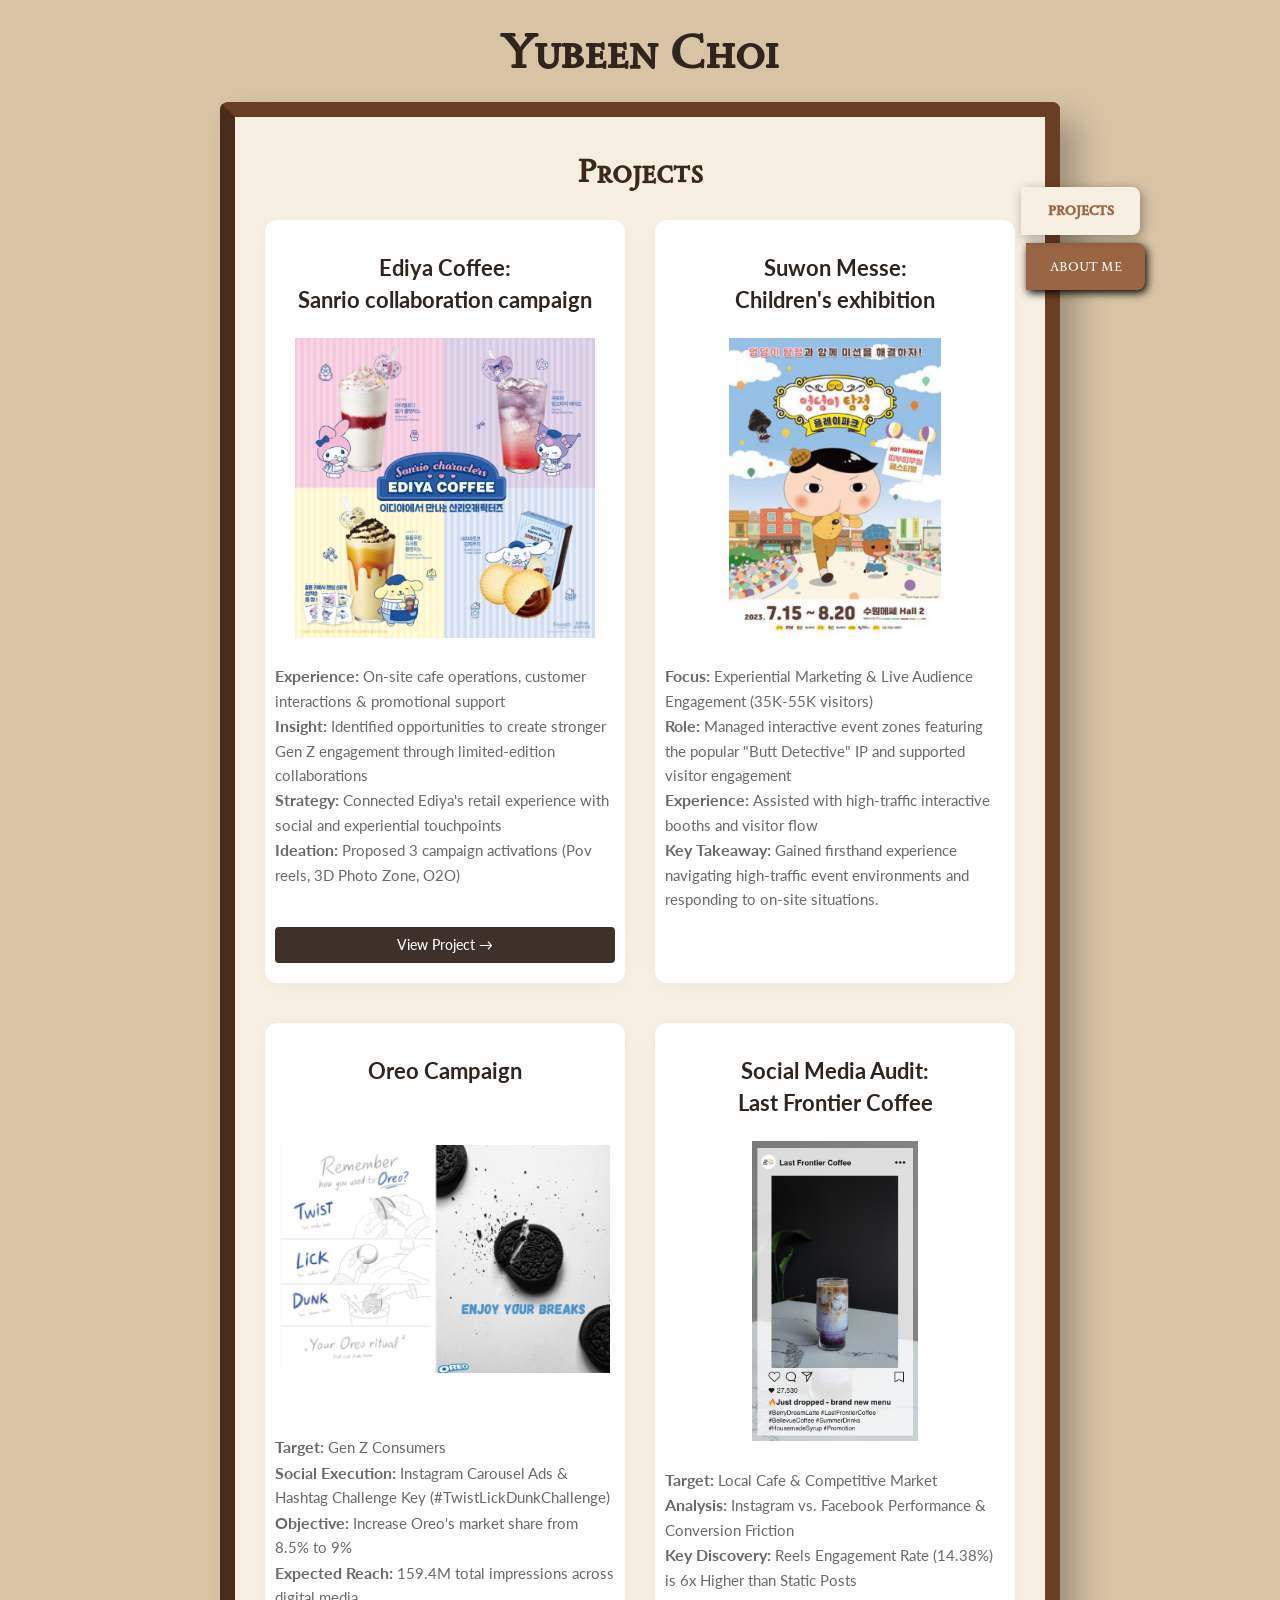
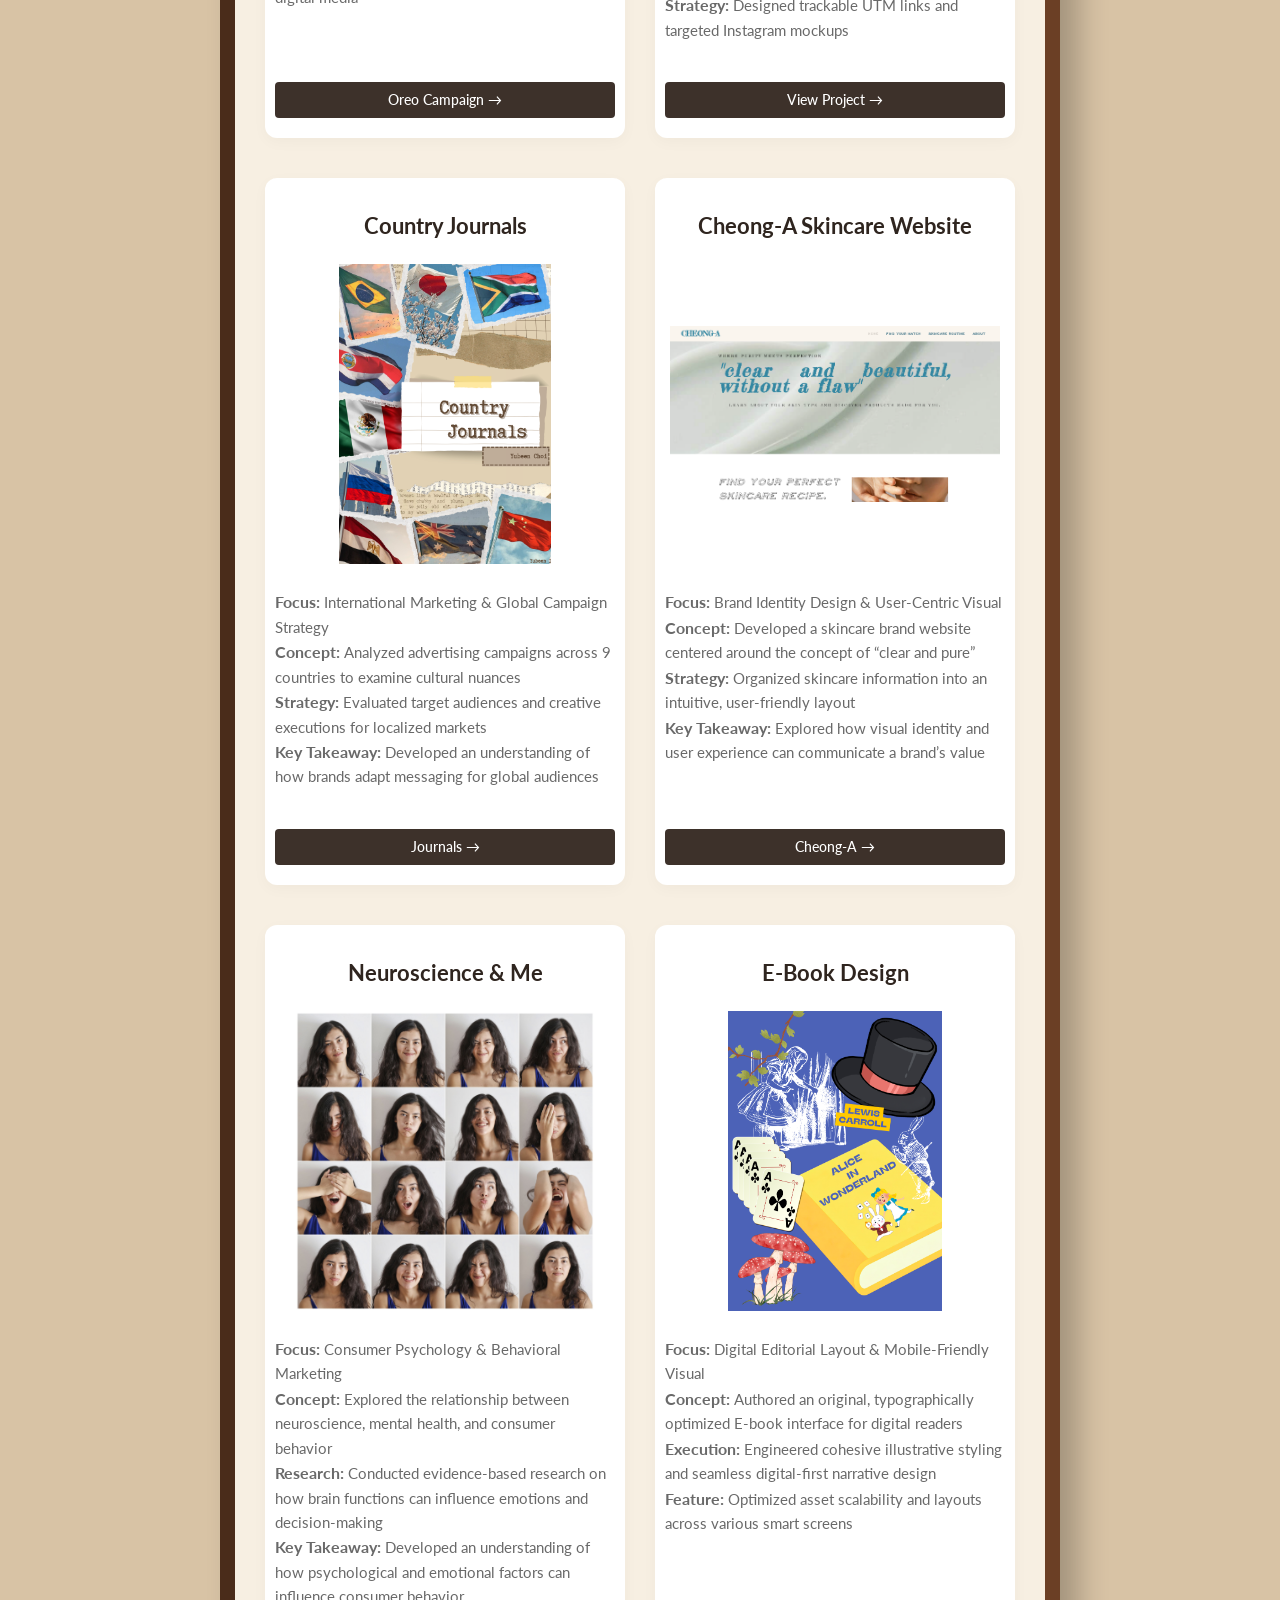
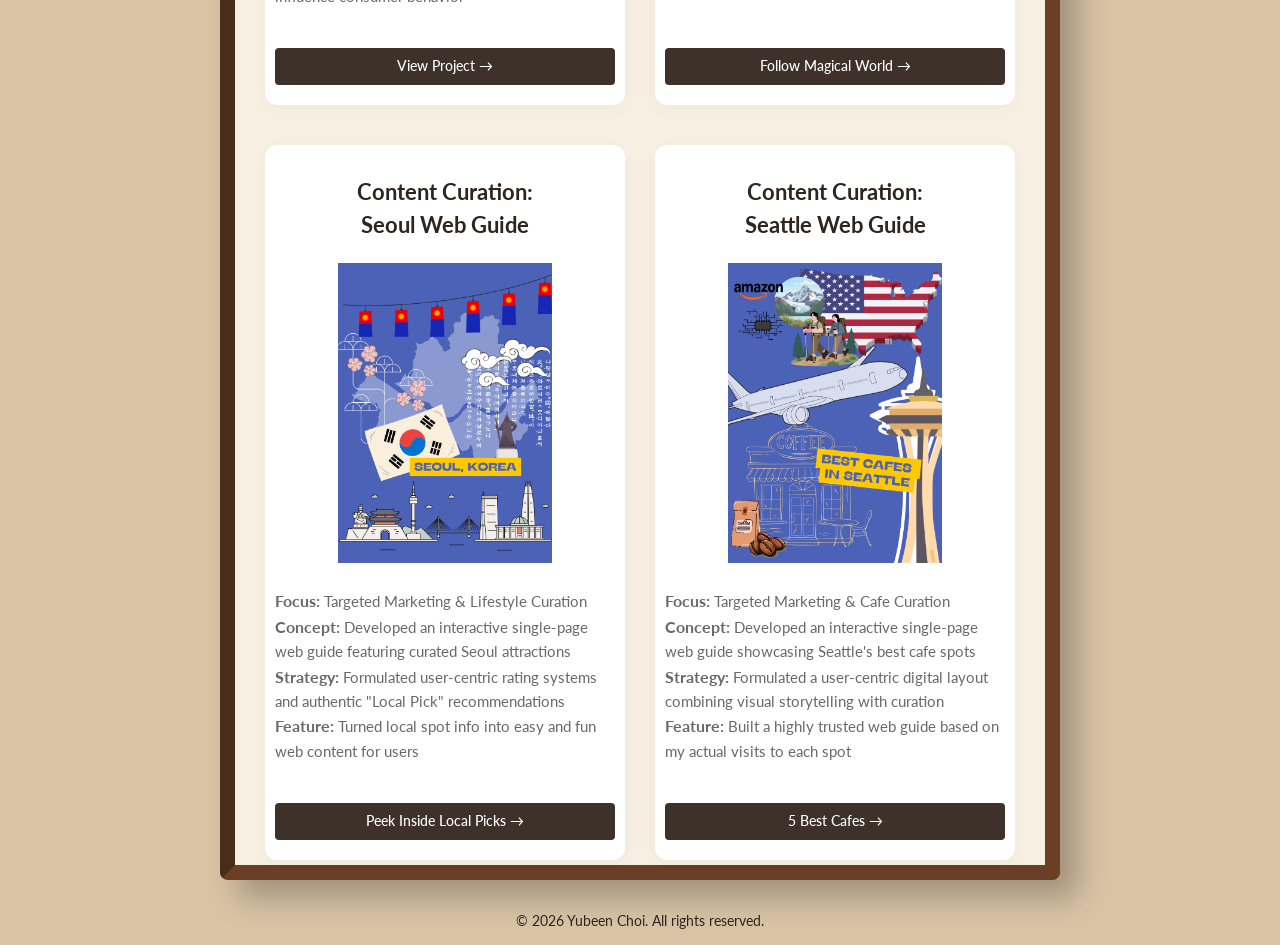
==== commit ee159d5e: "revised" ====
--- a/index.html
+++ b/index.html
@@ -39,13 +39,13 @@
                         src="ediya%20pic1.png"
                         alt="Promotional poster for Ediya Coffee's national Sanrio characters" />
                     <p>
-                        <strong>Focus: </strong>Managed on-site brand merchandising and Gen Z customer touchpoints<br />
-                        <strong>Analysis: </strong>
-                        Evaluated customer purchasing habits and digital-to-retail conversion points <br />
-                        <strong>Strategy: </strong> Formulated actionable digital campaign ideas based on retail
-                        insights<br />
-                        <strong>Ideation: </strong>
-                        Developed 3 data-driven social media proposals (ASMR, 3D Photo Zone, O2O)
+                        <strong>Experience: </strong> On-site cafe operations, customer interactions &amp; promotional
+                        support <br />
+                        <strong>Insight: </strong> Identified opportunities to create stronger Gen Z engagement through
+                        limited-edition collaborations <br />
+                        <strong>Strategy: </strong>Connected Ediya's retail experience with social and experiential
+                        touchpoints <br />
+                        <strong>Ideation: </strong> Proposed 3 campaign activations (Pov reels, 3D Photo Zone, O2O)
                     </p>
                     <a href="ediya.pdf" class="button" target="_blank">View Project &rarr;</a>
                 </article>
@@ -60,14 +60,14 @@
                         src="suwon%20pic.png"
                         alt="Official event poster for the Butt Detective Play Park exhibition held at Suwon Messe" />
                     <p>
-                        <strong>Focus: </strong>Experiential Marketing &amp; Live Audience Engagement (35K-55K
-                        visitors)<br />
-                        <strong>IP Alignment: </strong>Managed interactive event zones featuring the popular "Butt
-                        Detective" IP <br />
-                        <strong>Strategy: </strong>Coordinated high-traffic photo spots and on-site child engagement
-                        touchpoints <br />
-                        <strong>Key Outcome: </strong>Mastered the mechanics of how live event experiences translate
-                        into organic social media visibility
+                        <strong>Focus: </strong> Experiential Marketing &amp; Live Audience Engagement (35K-55K
+                        visitors) <br />
+                        <strong>Role: </strong>Managed interactive event zones featuring the popular "Butt Detective" IP
+                        and supported visitor engagement <br />
+                        <strong>Experience: </strong> Assisted with high-traffic interactive booths and visitor flow
+                        <br />
+                        <strong>Key Takeaway: </strong> Gained firsthand experience navigating high-traffic event
+                        environments and responding to on-site situations.
                     </p>
                 </article>
 
@@ -118,8 +118,8 @@
                         nuances <br />
                         <strong>Strategy: </strong> Evaluated target audiences and creative executions for localized
                         markets <br />
-                        <strong>Key Outcome: </strong> Mastered the mechanics of adapting brand messaging for global
-                        consumers
+                        <strong>Key Takeaway: </strong> Developed an understanding of how brands adapt messaging for
+                        global audiences
                     </p>
                     <a href="Journals.pdf" class="button" target="_blank">Journals &rarr;</a>
                 </article>
@@ -131,12 +131,12 @@
 
                     <p>
                         <strong>Focus: </strong> Brand Identity Design &amp; User-Centric Visual <br />
-                        <strong>Concept: </strong> Developed a digital platform for a skincare brand meaning "clear and
-                        pure" <br />
-                        <strong>Strategy: </strong> Organized complex skincare data into an intuitive, tailored user
+                        <strong>Concept:</strong> Developed a skincare brand website centered around the concept of
+                        “clear and pure”<br />
+                        <strong>Strategy: </strong>Organized skincare information into an intuitive, user-friendly
                         layout <br />
-                        <strong>Key Outcome: </strong> Demonstrated ability to match visual aesthetics with target
-                        consumer needs
+                        <strong>Key Takeaway: </strong>
+                        Explored how visual identity and user experience can communicate a brand’s value
                     </p>
                     <a href="https://cheonga.weebly.com" class="button" target="_blank">Cheong-A &rarr;</a>
                 </article>
@@ -149,13 +149,13 @@
                         alt="A collage featuring a woman displaying various emotions against a white backdrop." />
 
                     <p>
-                        <strong>Focus: </strong> Consumer Psychology &amp; Behavioral Marketing Strategy <br />
-                        <strong>Concept: </strong>
-                        Explored the intersection of neuroscience, mental health, and buyer behaviors <br />
-                        <strong>Strategy: </strong>
-                        Conducted evidence-based research on how brain functions influence emotions <br />
-                        <strong>Key Outcome: </strong>
-                        Gained deep scientific insights into triggering consumer emotional conversion
+                        <strong>Focus: </strong>Consumer Psychology &amp; Behavioral Marketing <br />
+                        <strong>Concept: </strong>Explored the relationship between neuroscience, mental health, and
+                        consumer behavior <br />
+                        <strong>Research: </strong>Conducted evidence-based research on how brain functions can
+                        influence emotions and decision-making<br />
+                        <strong>Key Takeaway: </strong> Developed an understanding of how psychological and emotional
+                        factors can influence consumer behavior
                     </p>
                     <a href="PSYC%20Portfolio_Yubeen%20Choi.pdf" class="button" target="_blank">View Project &rarr; </a>
                 </article>
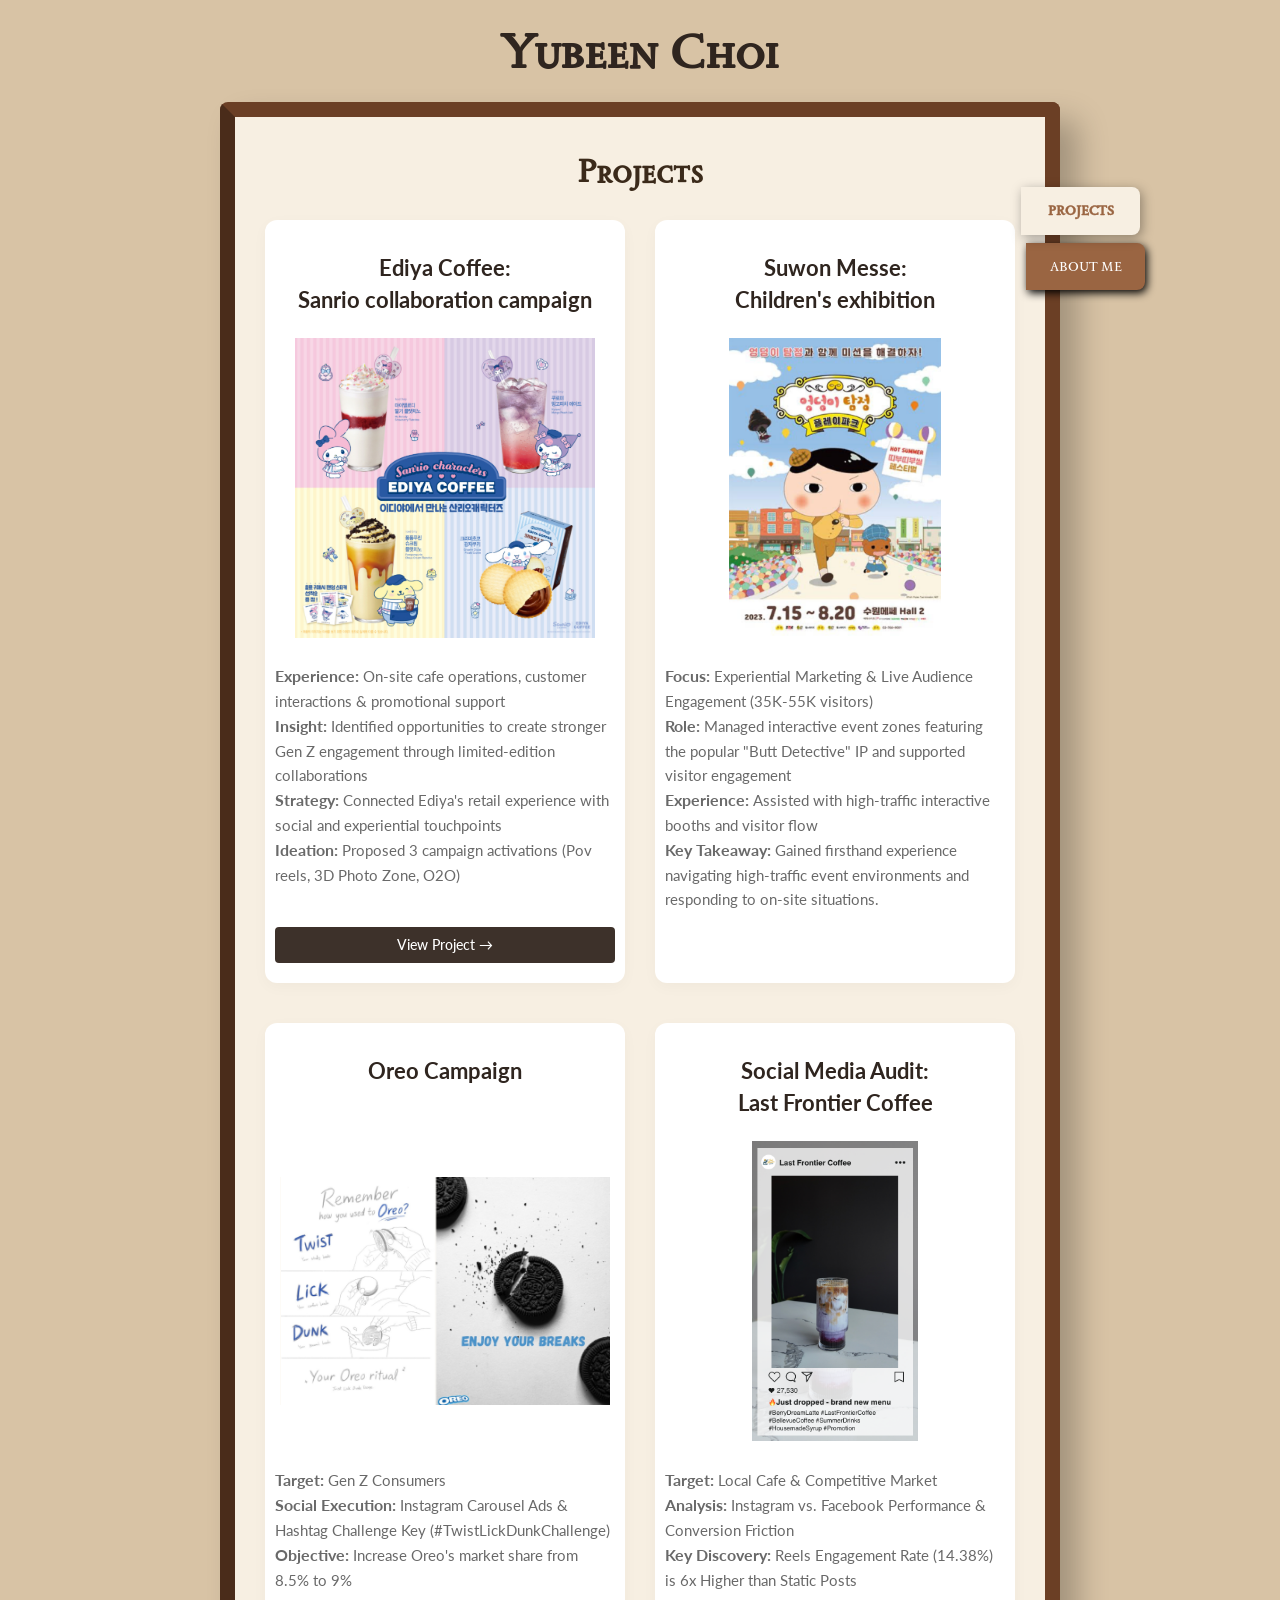
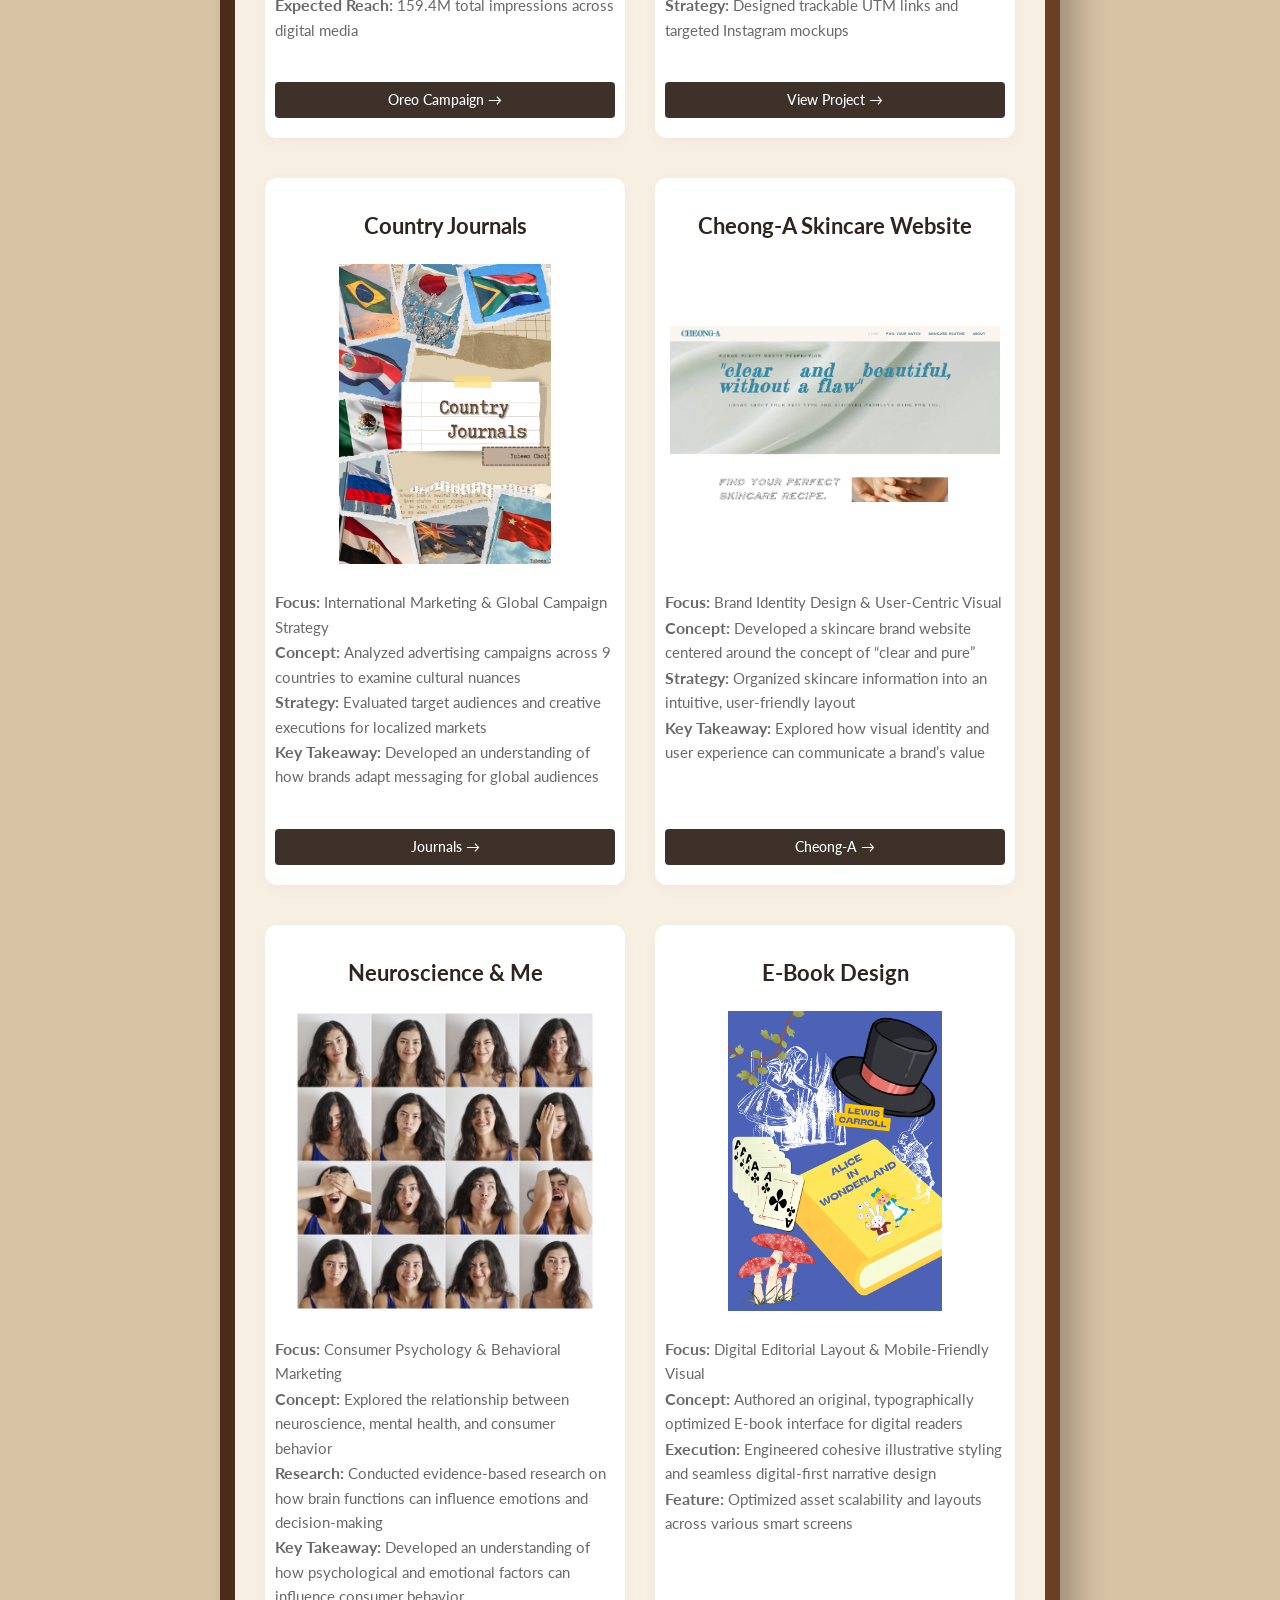
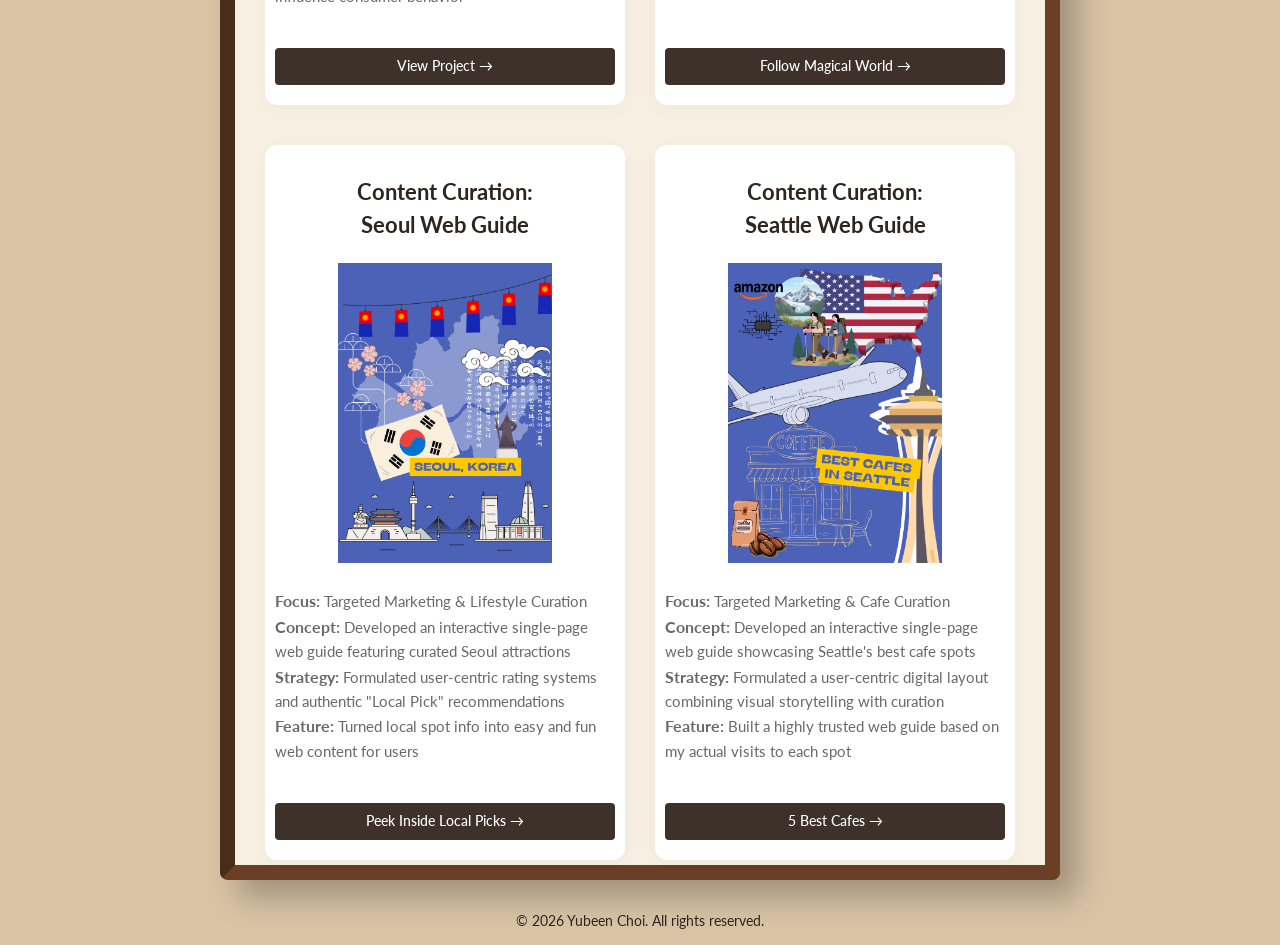
==== commit 8e90eeef: "br" ====
--- a/index.html
+++ b/index.html
@@ -73,7 +73,7 @@
 
                 <!-- 3 오레오 캠페인 -->
                 <article class="project-card">
-                    <h3>Oreo Campaign</h3>
+                    <h3>Oreo Campaign<br /><br /></h3>
                     <img src="Oreo%20mockup.png" alt="Oreo Campaign Poster Mockups" />
 
                     <p>
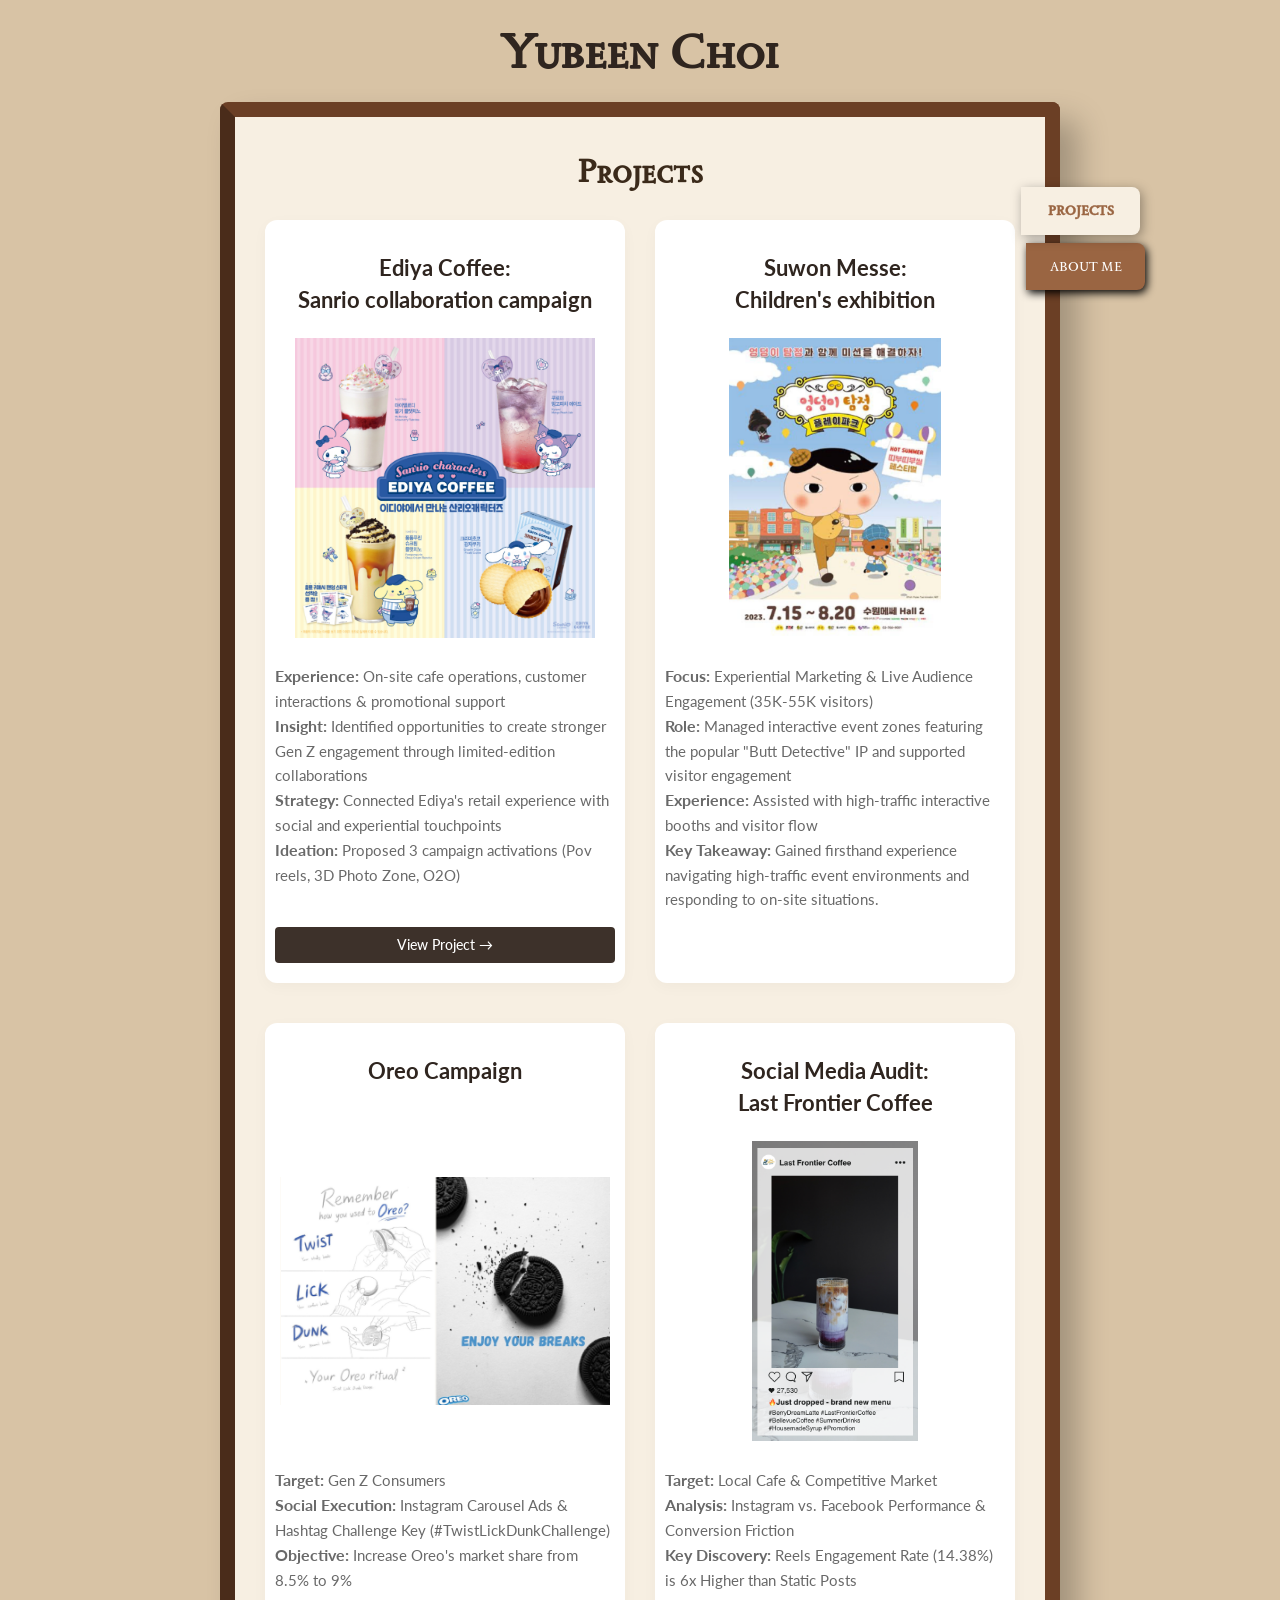
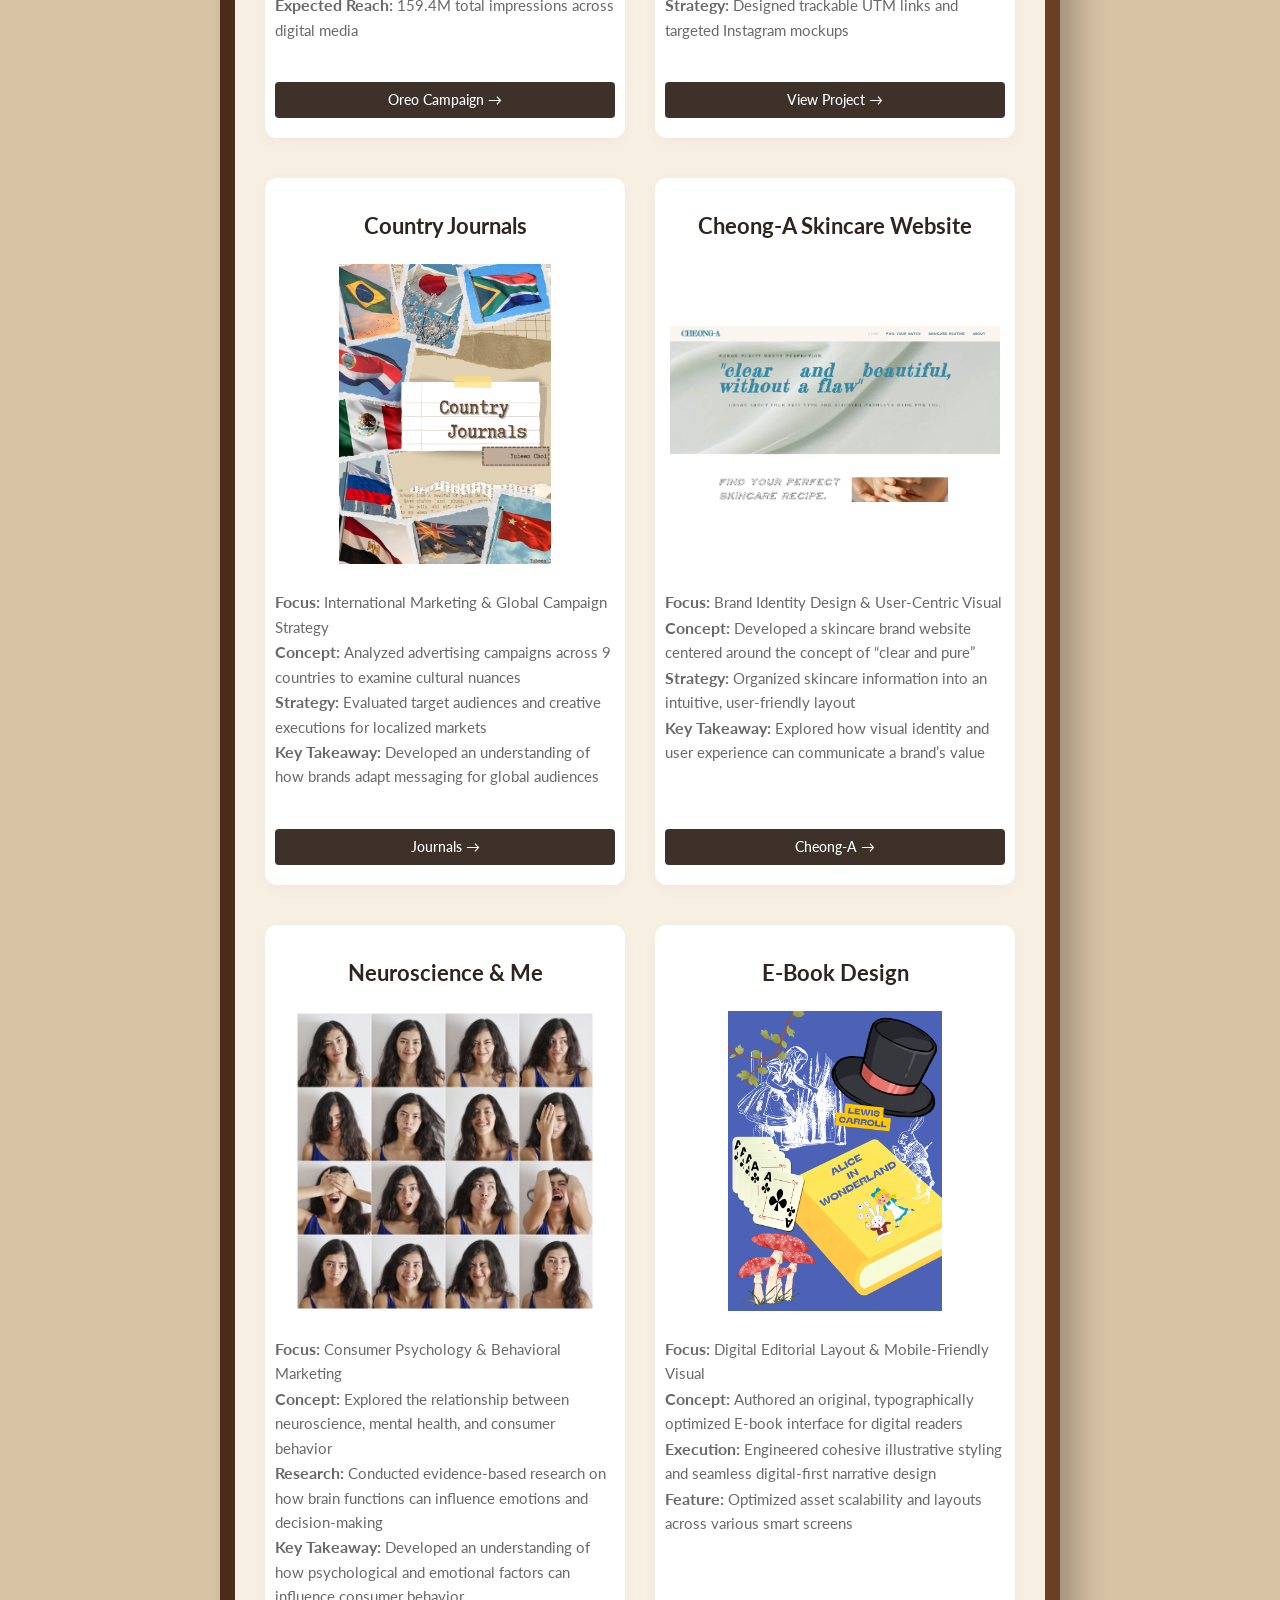
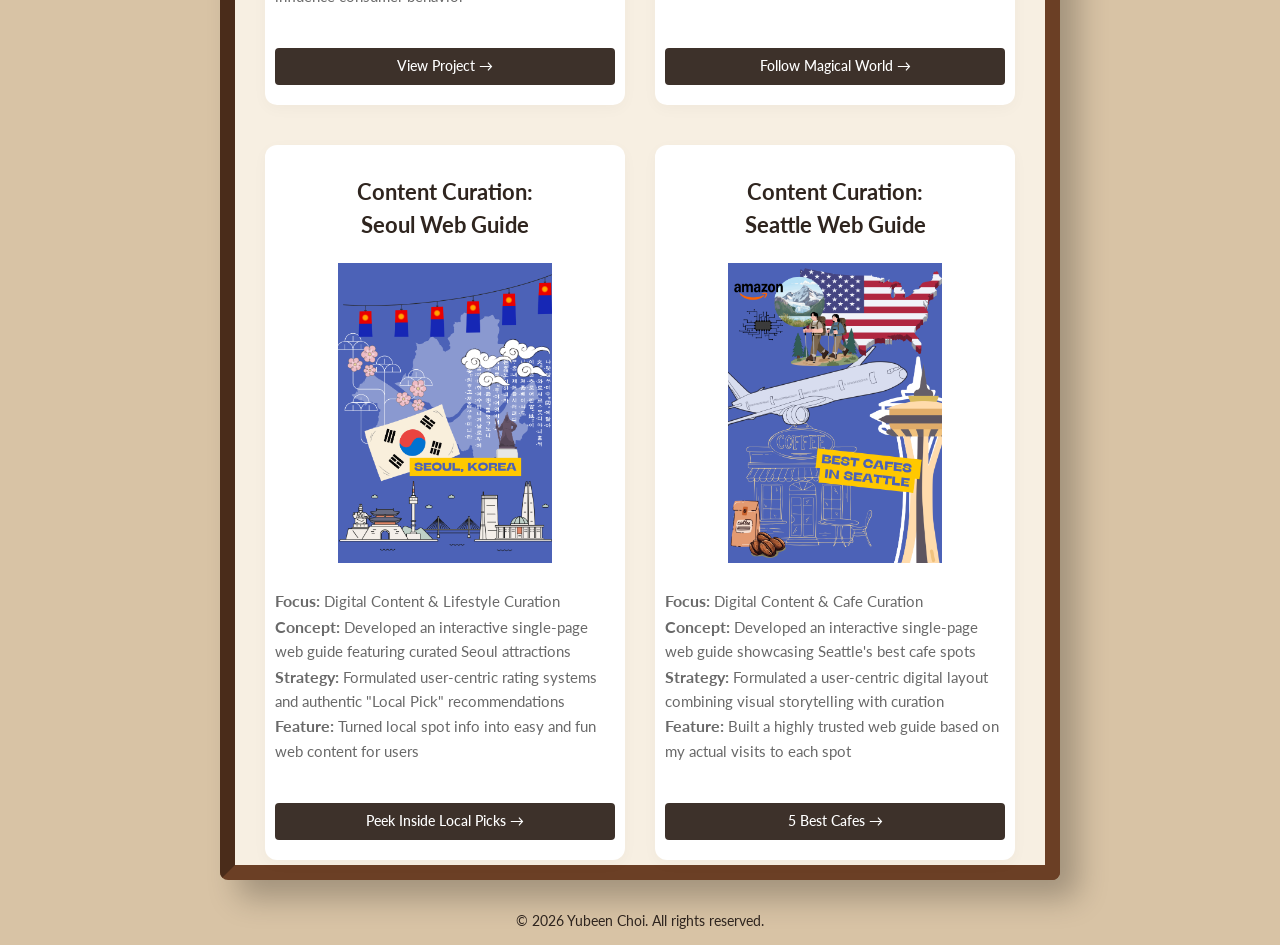
==== commit 605c111c: "digital +" ====
--- a/index.html
+++ b/index.html
@@ -183,7 +183,7 @@
                     </h3>
                     <img src="project3.png" alt="Image representing the project 3" />
                     <p>
-                        <strong>Focus: </strong> Targeted Marketing &amp; Lifestyle Curation <br />
+                        <strong>Focus: </strong> Digital Content &amp; Lifestyle Curation <br />
                         <strong>Concept: </strong> Developed an interactive single-page web guide featuring curated
                         Seoul attractions <br />
                         <strong>Strategy: </strong> Formulated user-centric rating systems and authentic "Local Pick"
@@ -201,7 +201,7 @@
                     </h3>
                     <img src="project2.png" alt="Image representing the project 2" />
                     <p>
-                        <strong>Focus: </strong> Targeted Marketing &amp; Cafe Curation <br />
+                        <strong>Focus: </strong> Digital Content &amp; Cafe Curation <br />
                         <strong>Concept: </strong> Developed an interactive single-page web guide showcasing Seattle's
                         best cafe spots <strong>Strategy: </strong>Formulated a user-centric digital layout combining
                         visual storytelling with curation <strong>Feature: </strong>Built a highly trusted web guide
